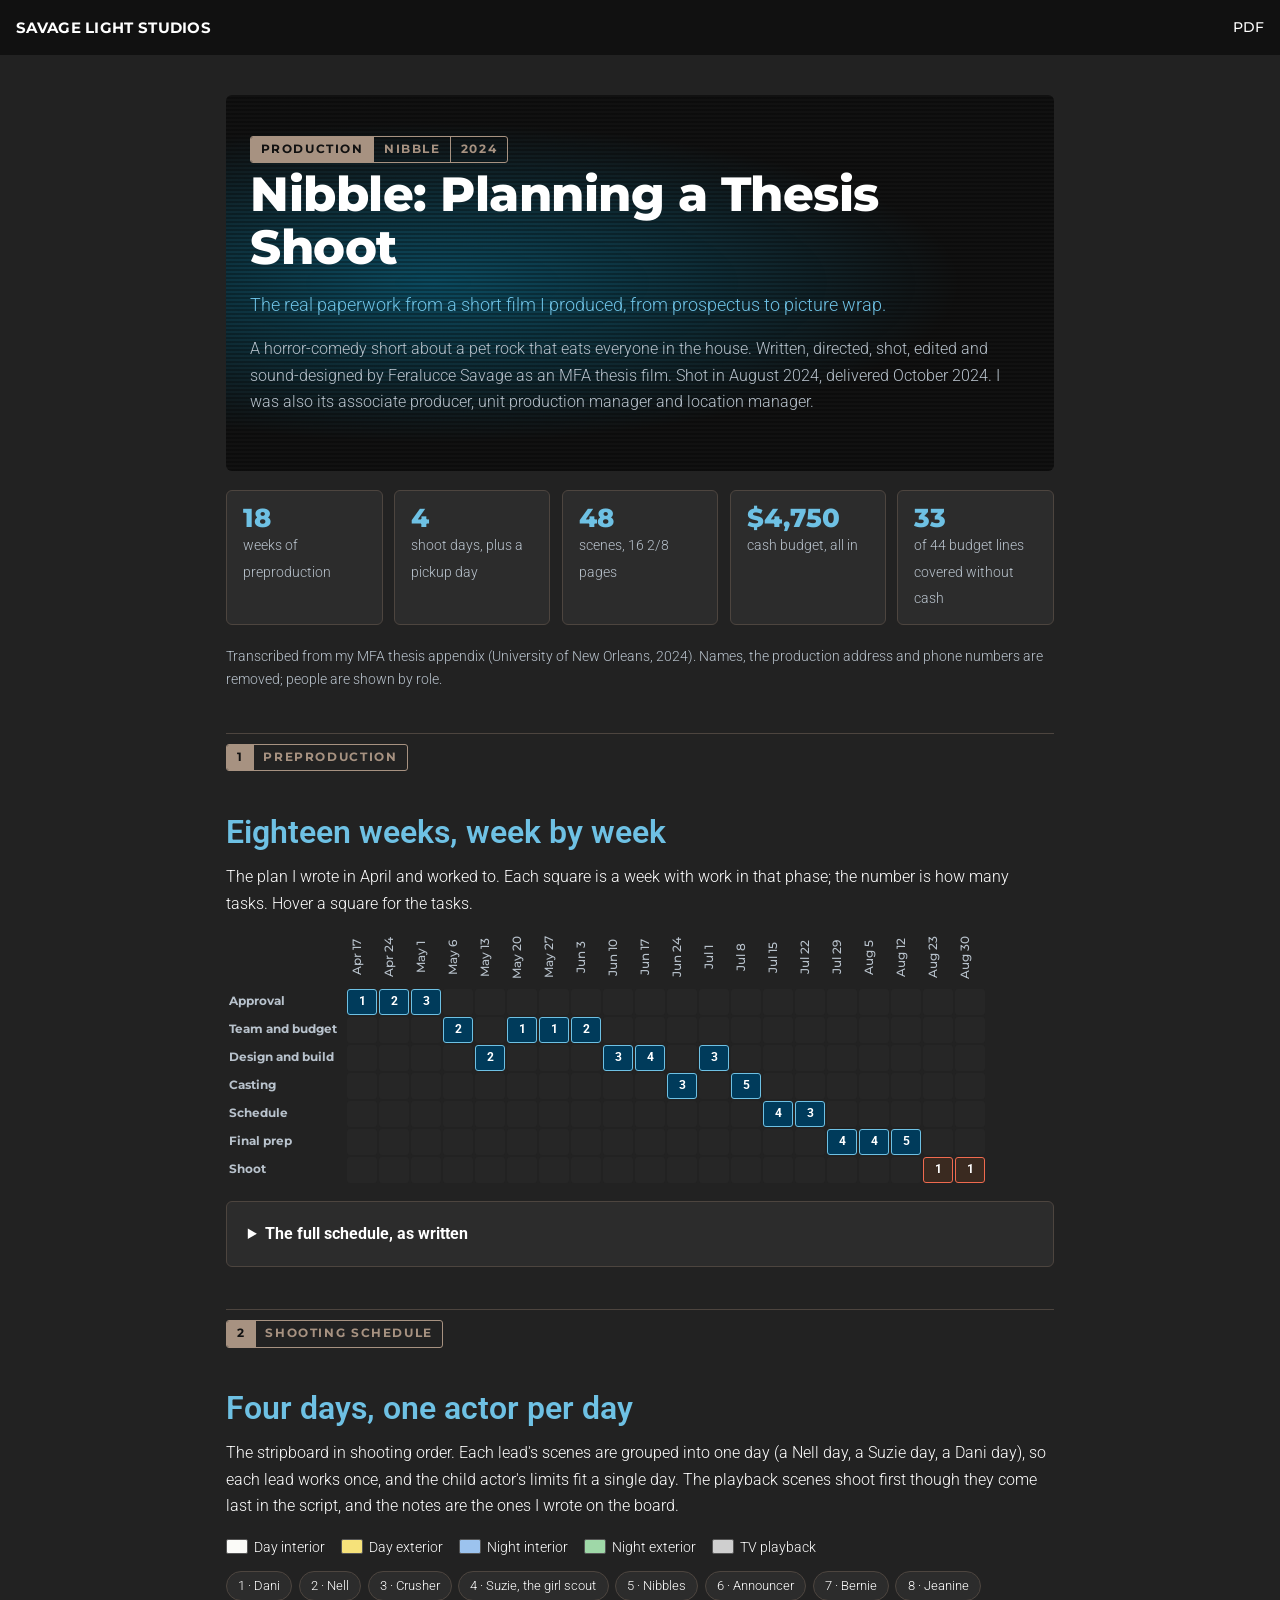
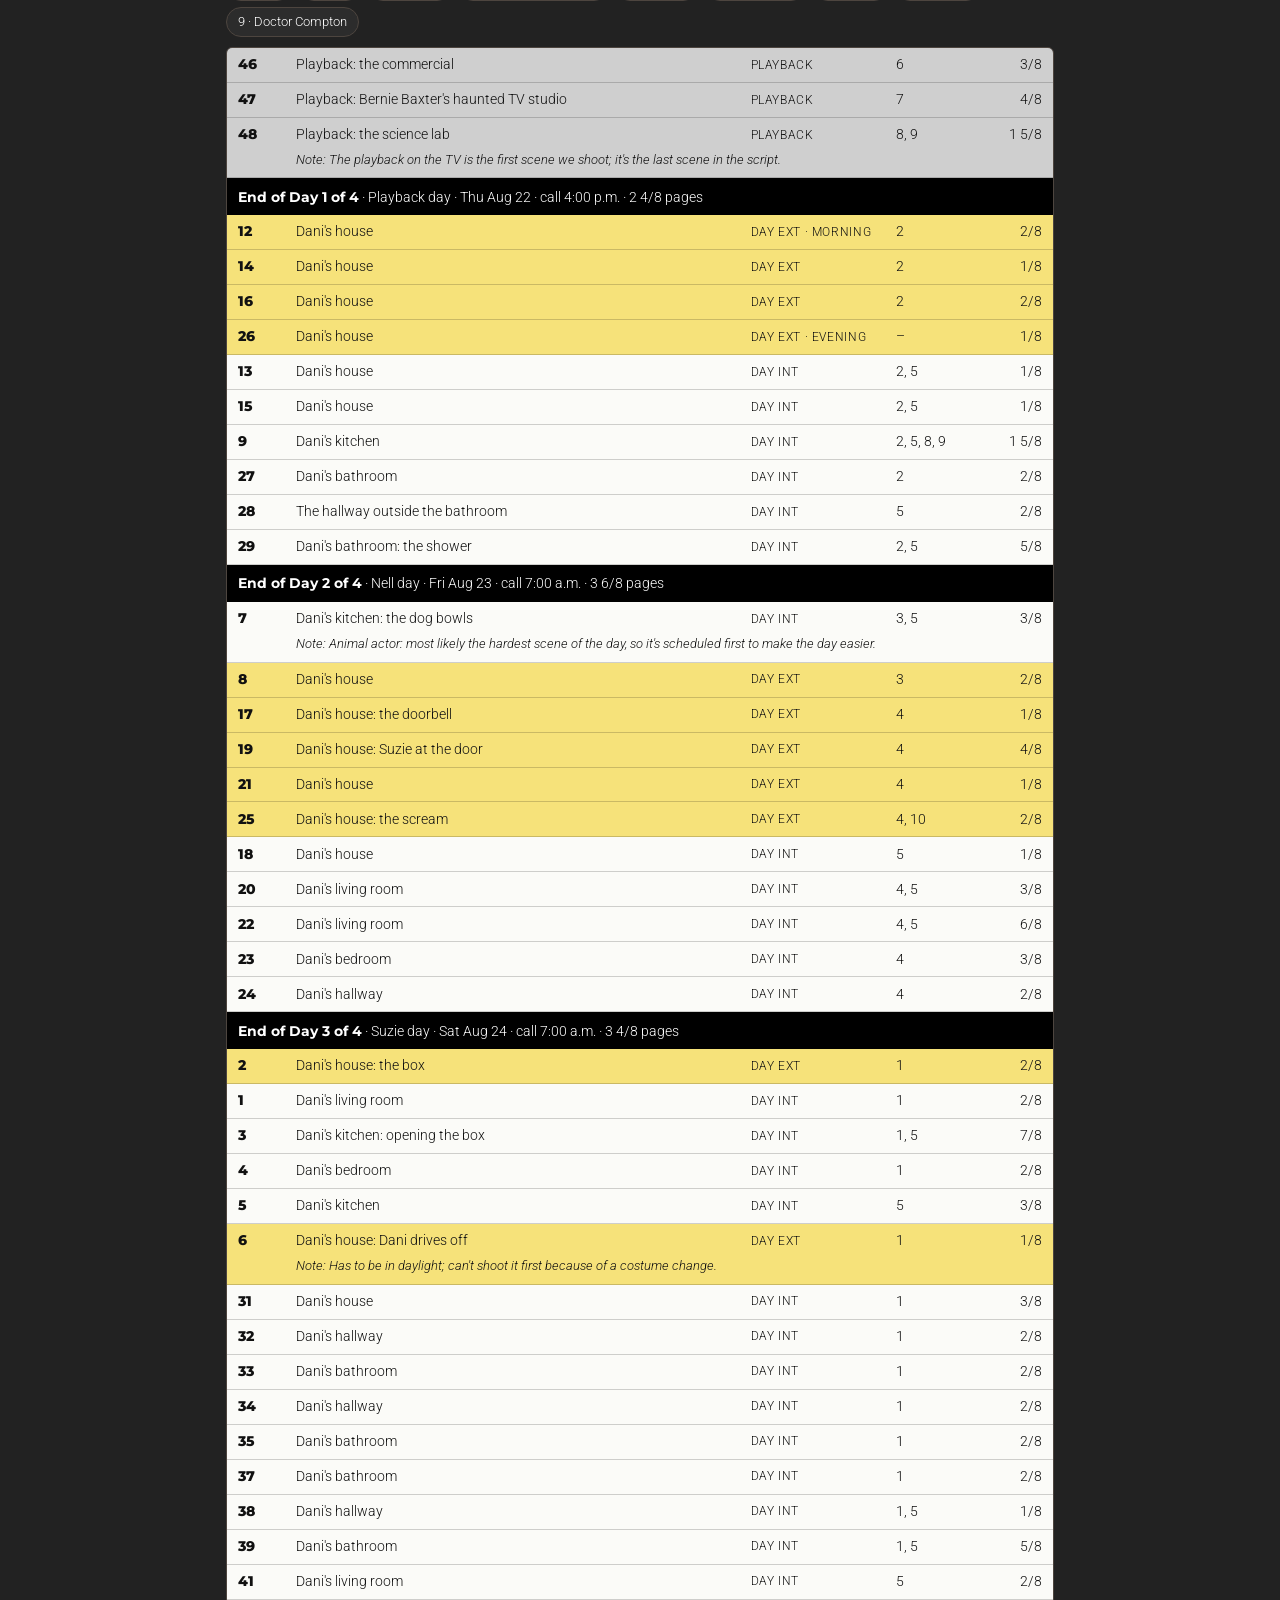
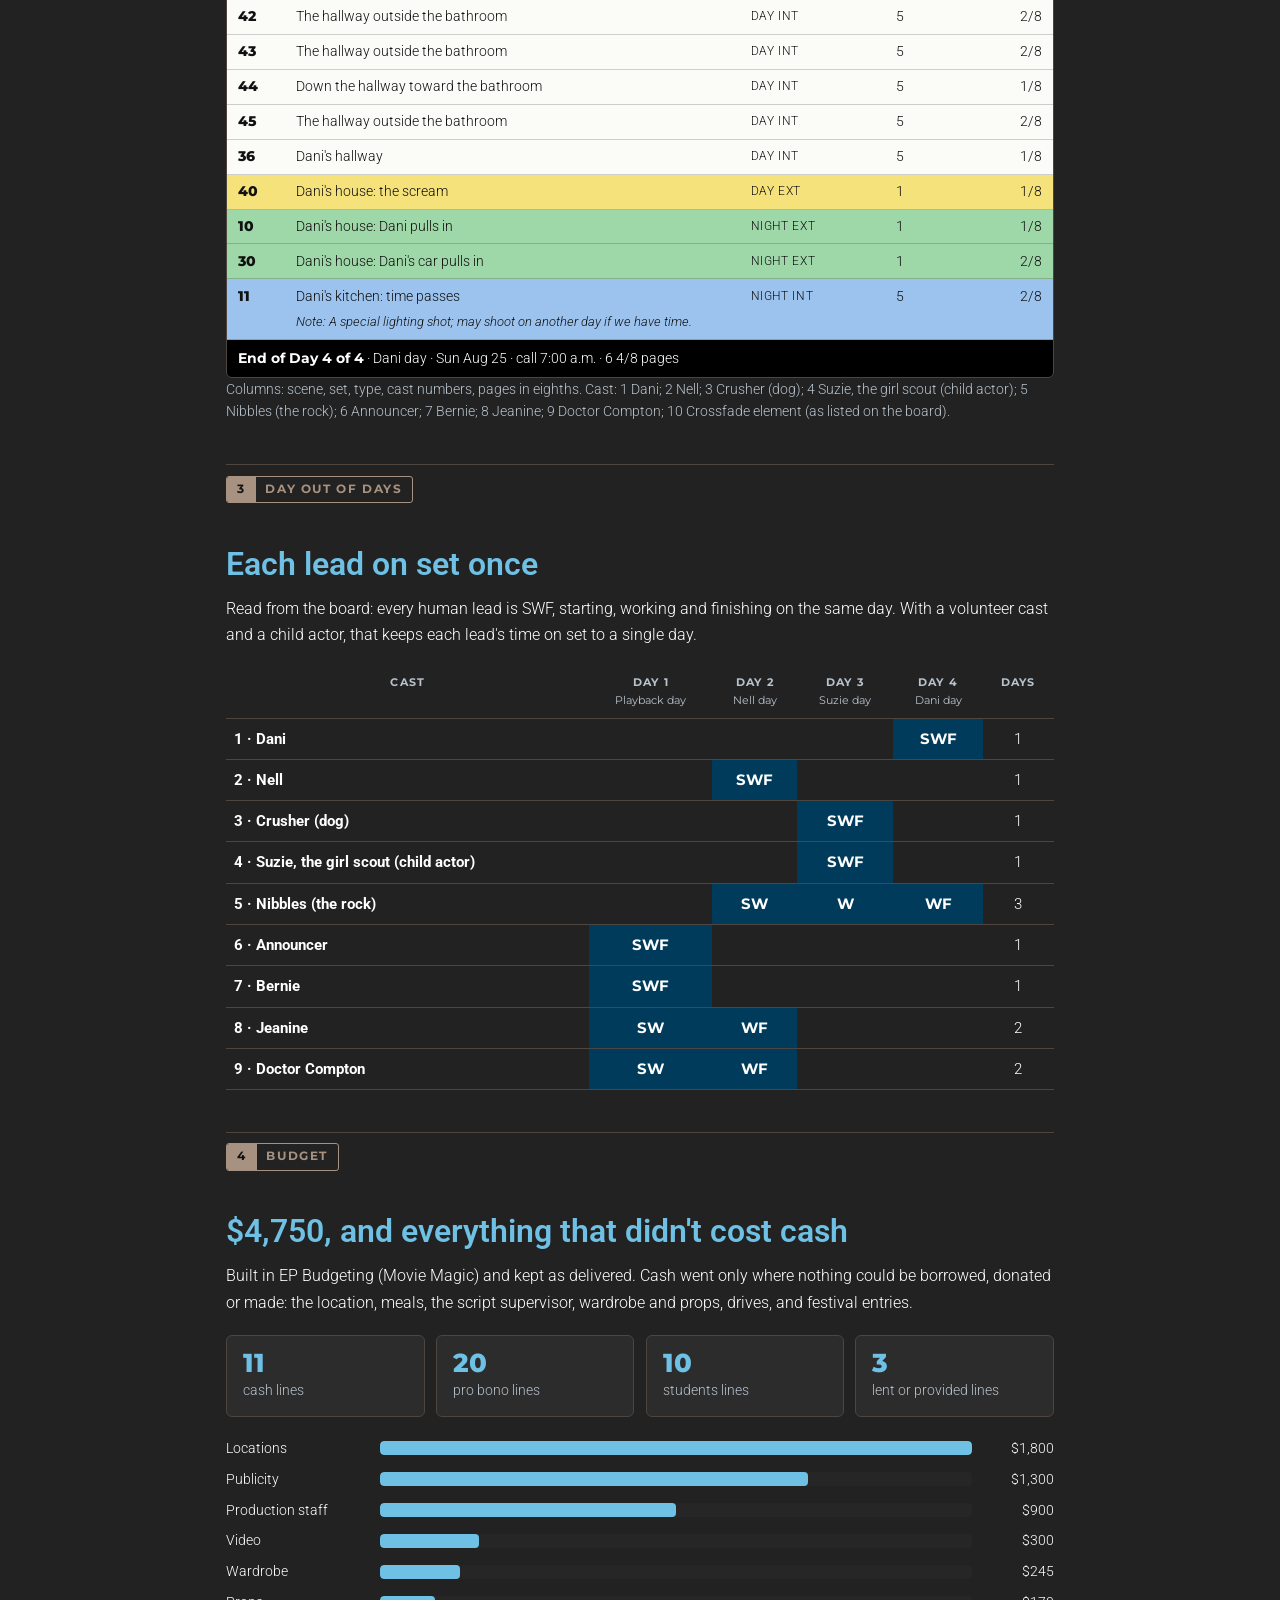
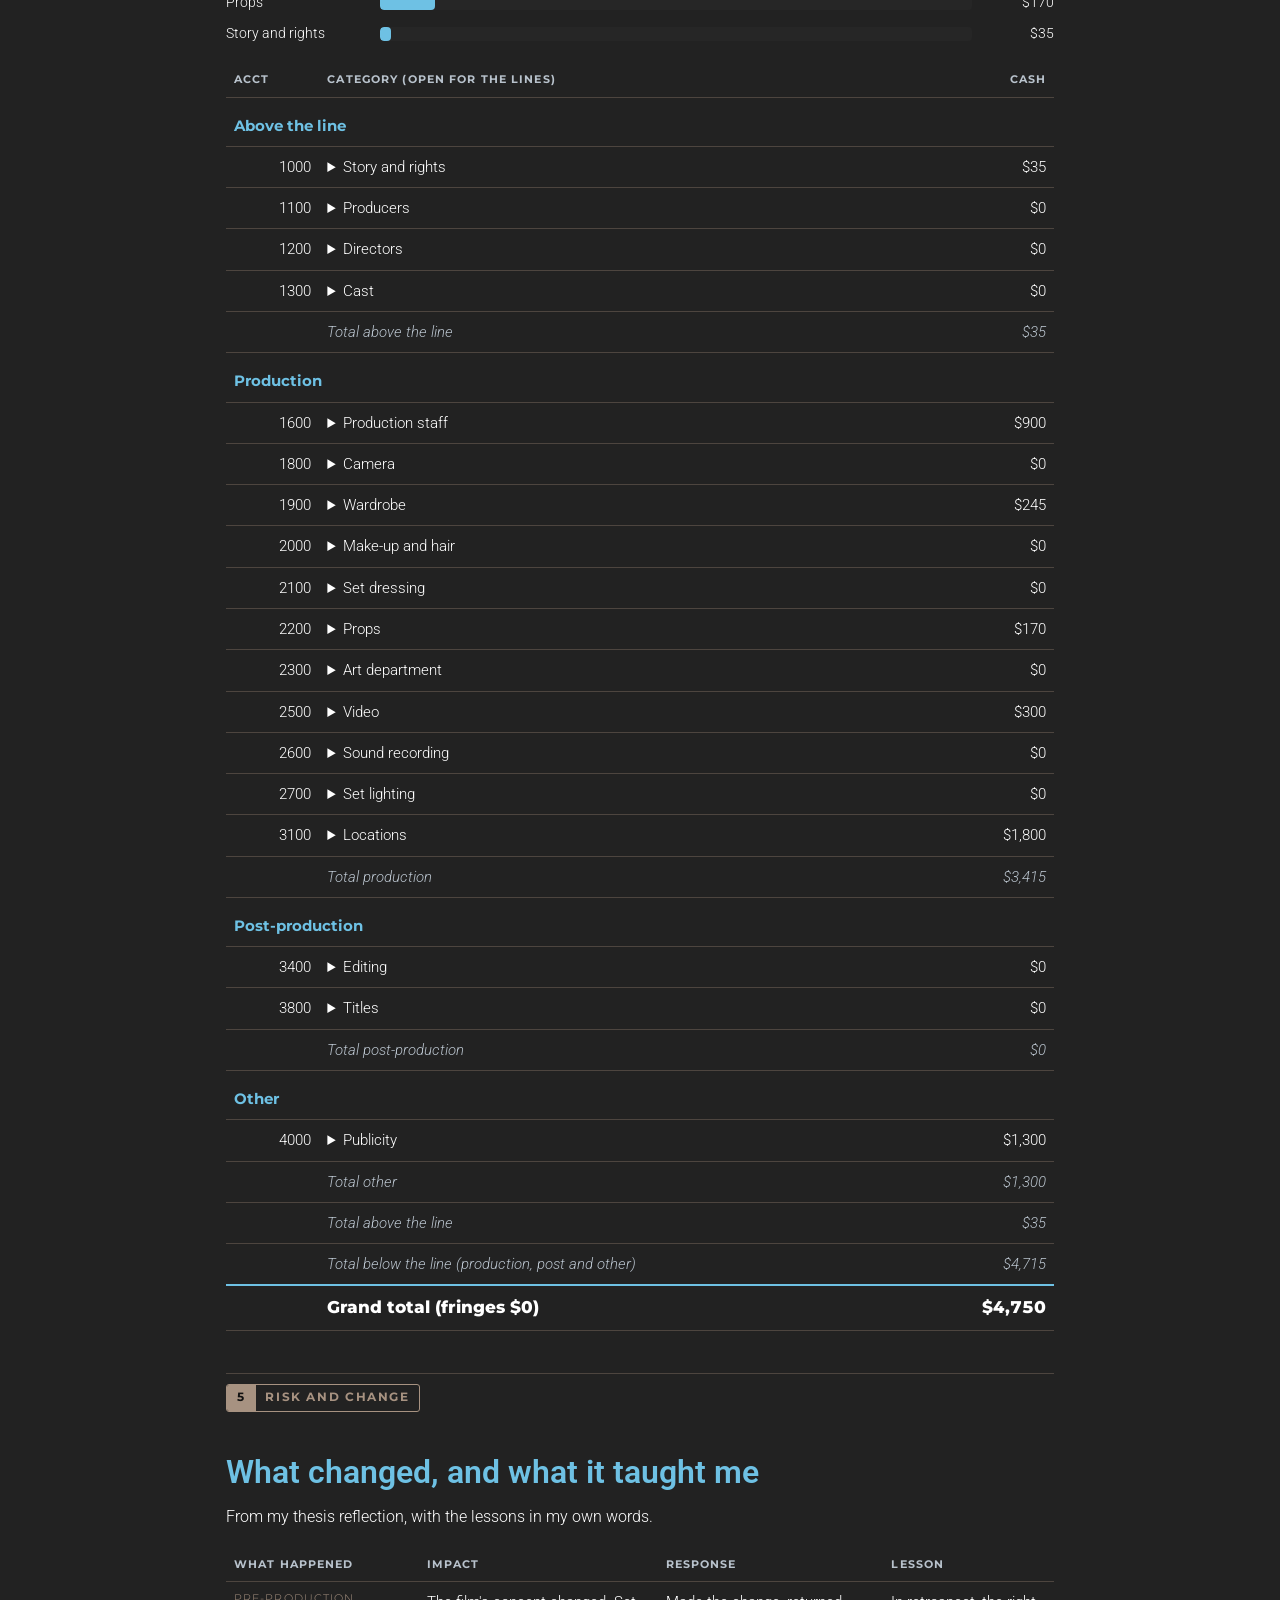
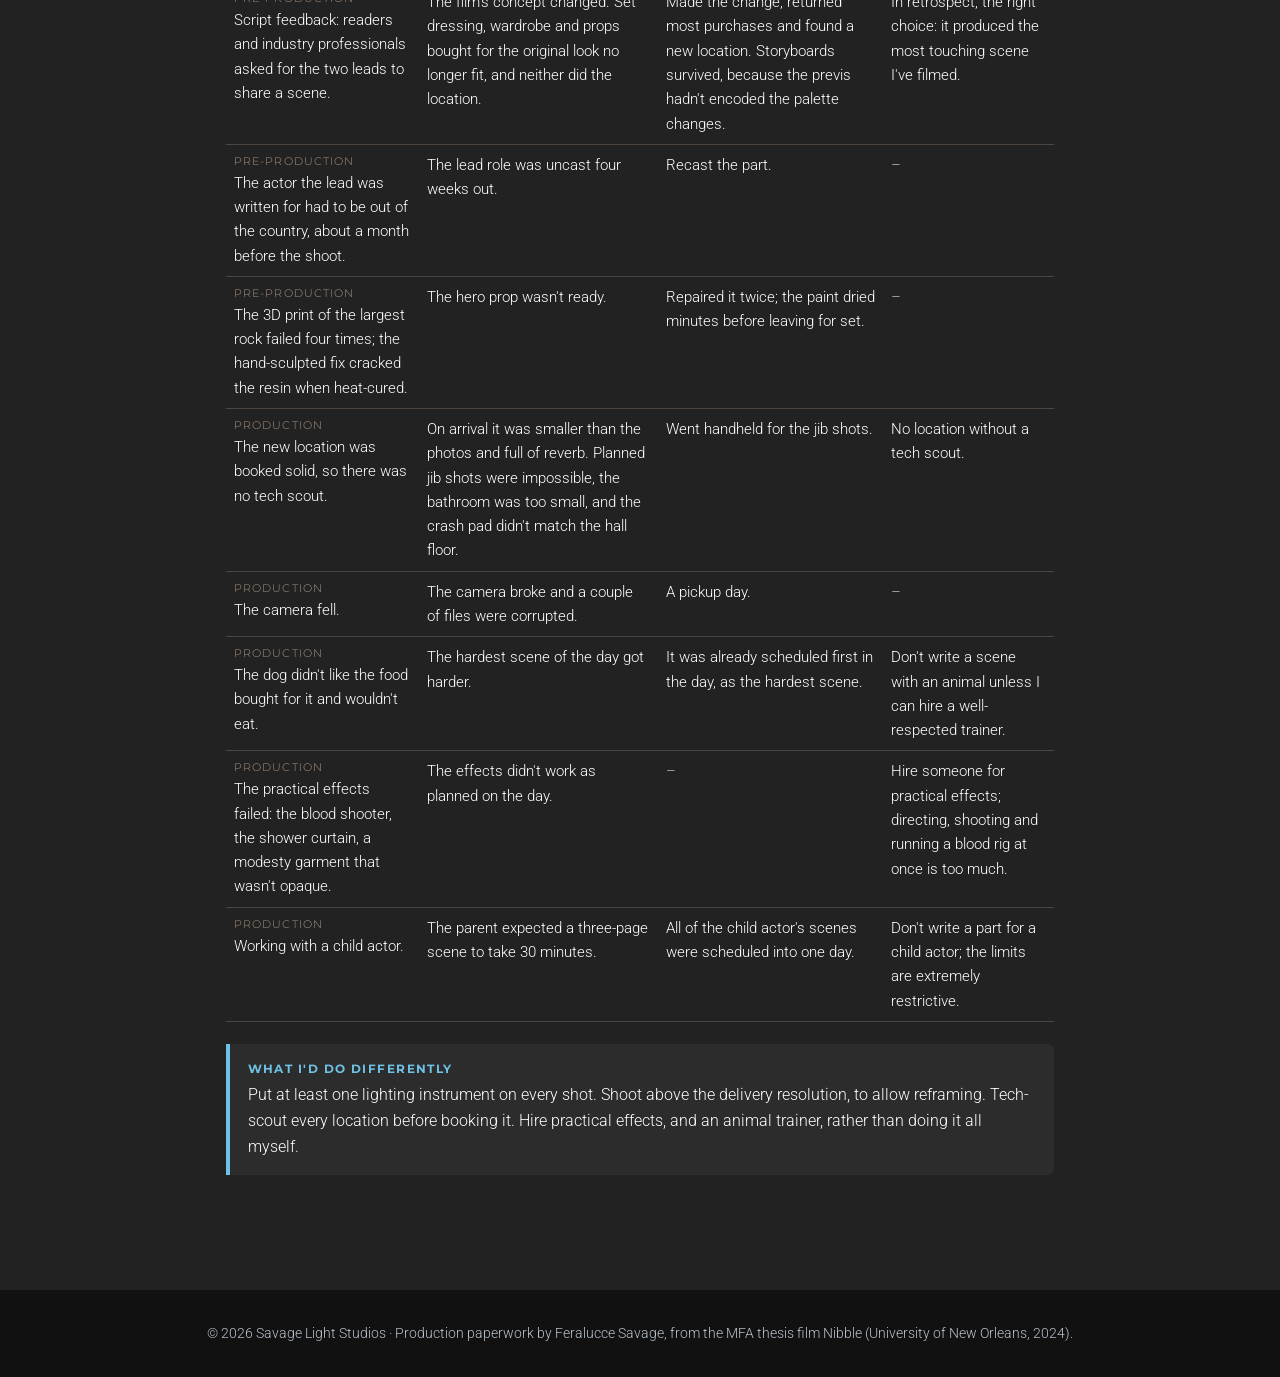
==== film/nibble/index.html @ 4da05e70 "Add Nibble: the production paperwork from a real thesis short - film/nibble/: the 18-week preproduct" ====
<!doctype html>
<html lang="en">
<head>
<meta charset="utf-8" />
<meta name="viewport" content="width=device-width, initial-scale=1" />
<title>Nibble: Planning a Thesis Shoot</title>
<meta name="description" content="The real production paperwork for Nibble, an MFA thesis short: a 18-week preproduction plan, a four-day stripboard, a $4,750 budget and a risk log." />
<link rel="stylesheet" href="../assets/sls.css" />
<style>
  [hidden] { display: none !important; }
  .js-only { display: none !important; } html.js .js-only { display: flex !important; }
  .tiles { display: grid; grid-template-columns: repeat(auto-fit, minmax(140px, 1fr)); gap: 0.7rem; margin: 1.2rem 0; }
  .tile { background: var(--sls-panel); border: 1px solid var(--sls-line); border-radius: var(--sls-radius); padding: 0.8rem 1rem; }
  .tile b { display: block; font-family: var(--sls-display); font-weight: 800; font-size: 1.6rem; color: var(--sls-cyan); line-height: 1.1; }
  .tile span { font-size: 0.85rem; color: var(--sls-dim); }
  section.part { border-top: 1px solid var(--sls-line); margin-top: 2.6rem; padding-top: 0.6rem; }
  .scroll { overflow-x: auto; }
  table.gantt { border-collapse: separate; border-spacing: 2px; font-size: 0.78rem; min-width: 760px; }
  .gantt th { font-family: var(--sls-display); font-weight: 700; color: var(--sls-dim); text-align: left; white-space: nowrap; padding-right: 0.5rem; }
  .gantt thead th span { display: inline-block; writing-mode: vertical-rl; transform: rotate(180deg); font-weight: 500; font-size: 0.72rem; }
  .gantt td.g { width: 30px; height: 26px; background: #262626; border-radius: 3px; text-align: center; }
  .gantt td.on { background: var(--sls-navy); border: 1px solid var(--sls-cyan); color: var(--sls-white); font-weight: 700; }
  .gantt tr:last-child td.on { background: #3a2a20; border-color: var(--sls-ember); }
  .preplist { columns: 2; column-gap: 2rem; font-size: 0.9rem; padding-left: 1rem; }
  .preplist > li { break-inside: avoid; margin-bottom: 0.6rem; }
  .preplist ul { padding-left: 1rem; color: var(--sls-dim); }
  .ph { font-family: var(--sls-display); font-size: 0.68rem; letter-spacing: 0.1em; text-transform: uppercase; color: var(--sls-tan); margin-left: 0.4rem; }
  @media (max-width: 640px) { .preplist { columns: 1; } }

  .legend { display: flex; flex-wrap: wrap; gap: 0.5rem 1rem; font-size: 0.85rem; margin: 0.8rem 0; }
  .legend i { display: inline-block; width: 1.4rem; height: 0.9rem; border-radius: 2px; vertical-align: -2px; margin-right: 0.35rem; border: 1px solid #555; }
  .board { border: 1px solid var(--sls-line); border-radius: var(--sls-radius); overflow: hidden; }
  .strip { display: grid; grid-template-columns: 3rem 1fr 8.5rem 5rem 3.5rem; gap: 0 0.6rem; align-items: center; color: #111;
            padding: 0.32rem 0.7rem; border-bottom: 1px solid rgba(0,0,0,0.18); font-size: 0.9rem; }
  .strip .sc { font-family: var(--sls-display); font-weight: 800; }
  .strip .kd { font-size: 0.78rem; text-transform: uppercase; letter-spacing: 0.05em; }
  .strip .pg { text-align: right; font-variant-numeric: tabular-nums; }
  .strip .note { grid-column: 2 / -1; font-size: 0.82rem; font-style: italic; padding: 0.15rem 0 0.1rem; }
  .di { background: #fbfbf8; } .de { background: #f6e27a; } .ni { background: #9cc3ee; } .ne { background: #9fd8a8; } .pb { background: #cfcfcf; }
  .eod { background: #000; color: #fff; padding: 0.45rem 0.7rem; font-size: 0.85rem; }
  .eod b { font-family: var(--sls-display); }
  .chips { display: flex; flex-wrap: wrap; gap: 0.4rem; margin: 0.6rem 0; }
  .chip { font: inherit; font-size: 0.82rem; background: var(--sls-panel); color: var(--sls-white); border: 1px solid var(--sls-line); border-radius: 999px; padding: 0.2rem 0.7rem; cursor: pointer; }
  .chip[aria-pressed="true"] { border-color: var(--sls-cyan); background: var(--sls-navy); }
  .board.filtering .strip:not(.hit) { opacity: 0.22; }
  @media (max-width: 640px) { .strip { grid-template-columns: 2.4rem 1fr 3rem; } .strip .kd, .strip .cast { display: none; } }

  table.t { width: 100%; border-collapse: collapse; font-size: 0.92rem; }
  .t th, .t td { text-align: left; padding: 0.5rem 0.5rem; border-bottom: 1px solid var(--sls-line); vertical-align: top; }
  .t thead th { font-family: var(--sls-display); font-size: 0.7rem; letter-spacing: 0.1em; text-transform: uppercase; color: var(--sls-dim); }
  .t .num { text-align: right; font-variant-numeric: tabular-nums; white-space: nowrap; }
  .t tr.grp th { font-family: var(--sls-display); color: var(--sls-cyan); padding-top: 1rem; }
  .t tr.sub td { color: var(--sls-dim); font-style: italic; }
  .t details summary { cursor: pointer; }
  .t details ul { margin: 0.4rem 0 0.2rem; padding-left: 1.1rem; color: var(--sls-dim); font-size: 0.86rem; }
  .how { font-size: 0.75rem; border: 1px solid var(--sls-line); border-radius: 999px; padding: 0 0.45rem; margin-left: 0.3rem; white-space: nowrap; }
  .how.cash { border-color: var(--sls-ember); color: var(--sls-ember); }
  .t tr.grand td { font-family: var(--sls-display); font-weight: 800; font-size: 1.05rem; border-top: 2px solid var(--sls-cyan); }
  .dood td, .dood th { text-align: center; } .dood th[scope=row] { text-align: left; }
  .dood td.w { background: var(--sls-navy); color: var(--sls-white); font-family: var(--sls-display); font-weight: 700; }
  .dood thead span { font-weight: 400; text-transform: none; letter-spacing: 0; }
  .bars { display: grid; gap: 0.45rem; margin: 1rem 0; }
  .bar { display: grid; grid-template-columns: 9rem 1fr 4.5rem; gap: 0.6rem; align-items: center; font-size: 0.9rem; }
  .bar .track { height: 14px; background: #262626; border-radius: 4px; overflow: hidden; }
  .bar .fill { display: block; height: 100%; background: var(--sls-cyan); border-radius: 4px; }
  .bar .v { text-align: right; font-variant-numeric: tabular-nums; }
  .phase { display: block; font-family: var(--sls-display); font-size: 0.68rem; letter-spacing: 0.1em; text-transform: uppercase; color: var(--sls-tan); }
  .dim { color: var(--sls-dim); }
  @media (max-width: 700px) { table.risk thead { display: none; } table.risk tr { display: block; border-bottom: 1px solid var(--sls-line); padding: 0.4rem 0; }
    table.risk td { display: block; border: 0; padding: 0.2rem 0; } }

  @media print {
    @page { size: letter; margin: 0.45in; }
    html { color-scheme: light; } html, body { background: #fff !important; color: #111; font-size: 9.5pt; }
    .sls-bar, .sls-hero .btn, .chips, .noprint { display: none !important; }
    .sls-foot { background: none; color: #555; padding: 0; margin-top: 0.2in; }
    main.sls { max-width: none; padding: 0; } .sls-hero { background: #fff; padding: 0; } .sls-hero::after { display: none; }
    h2, .lede, .tile b, .t tr.grp th { color: #003b5b !important; } .tile, .card { background: #f4f1ec; border-color: #d7d0c8; }
    .tile span, .dim, .gantt th, .t thead th, .t details ul, .preplist ul { color: #444 !important; }
    .gantt td.g { background: #eee; } .gantt td.on { background: #003b5b; }
    details > ul { display: block; } details summary { list-style: none; }
    section.part { break-before: page; border: 0; }
    .strip, .eod, .gantt td, .dood td.w, .bar .fill { -webkit-print-color-adjust: exact; print-color-adjust: exact; }
    .t th, .t td { border-bottom-color: #ccc; padding: 0.05in; }
    html.js .chips { display: none !important; }
    .scroll { overflow: visible; } table.gantt { min-width: 0; width: 100%; font-size: 7pt; } .gantt td.g { width: auto; height: 18px; }
    .callout { background: #f4f1ec !important; color: #111; } .callout b:first-child { color: #003b5b; }
    .bar .track { background: #e6e6e6; } .bar .fill { background: #2a8db8; }
    #prep { break-before: auto; } .callout, .t tr { break-inside: avoid; }
  }
</style>
</head>
<body>
<header class="sls-bar">
  <a class="sls-wordmark" href="../../">Savage Light Studios</a>
  <nav><a href="nibble-production-paperwork.pdf">PDF</a></nav>
</header>

<main class="sls">
  <section class="sls-hero">
    <span class="slate"><span>Production</span><span>Nibble</span><span>2024</span></span>
    <h1>Nibble: Planning a Thesis Shoot</h1>
    <p class="lede">The real paperwork from a short film I produced, from prospectus to picture wrap.</p>
    <p class="dim">A horror-comedy short about a pet rock that eats everyone in the house. Written, directed, shot, edited and sound-designed by Feralucce Savage as an MFA thesis film. Shot in August 2024, delivered October 2024. I was also its associate producer, unit production manager and location manager.</p>
  </section>

  <div class="tiles">
    <div class="tile"><b>18</b><span>weeks of preproduction</span></div>
    <div class="tile"><b>4</b><span>shoot days, plus a pickup day</span></div>
    <div class="tile"><b>48</b><span>scenes, 16 2/8 pages</span></div>
    <div class="tile"><b>$4,750</b><span>cash budget, all in</span></div>
    <div class="tile"><b>33</b><span>of 44 budget lines covered without cash</span></div>
  </div>
  <p class="dim" style="font-size:0.88rem">Transcribed from my MFA thesis appendix (University of New Orleans, 2024). Names, the production address and phone numbers are removed; people are shown by role.</p>

  <section class="part" id="prep">
    <span class="slate"><span>1</span><span>Preproduction</span></span>
    <h2>Eighteen weeks, week by week</h2>
    <p>The plan I wrote in April and worked to. Each square is a week with work in that phase; the number is how many tasks. Hover a square for the tasks.</p>
    <div class="scroll"><table class="gantt"><thead><tr><th></th><th scope='col'><span>Apr 17</span></th><th scope='col'><span>Apr 24</span></th><th scope='col'><span>May 1</span></th><th scope='col'><span>May 6</span></th><th scope='col'><span>May 13</span></th><th scope='col'><span>May 20</span></th><th scope='col'><span>May 27</span></th><th scope='col'><span>Jun 3</span></th><th scope='col'><span>Jun 10</span></th><th scope='col'><span>Jun 17</span></th><th scope='col'><span>Jun 24</span></th><th scope='col'><span>Jul 1</span></th><th scope='col'><span>Jul 8</span></th><th scope='col'><span>Jul 15</span></th><th scope='col'><span>Jul 22</span></th><th scope='col'><span>Jul 29</span></th><th scope='col'><span>Aug 5</span></th><th scope='col'><span>Aug 12</span></th><th scope='col'><span>Aug 23</span></th><th scope='col'><span>Aug 30</span></th></tr></thead><tbody><tr><th scope='row'>Approval</th><td class='g on' title='Submit prospectus to thesis committee'><span>1</span></td><td class='g on' title='Revise prospectus from committee feedback; Set up the project drive'><span>2</span></td><td class='g on' title='Confirm prospectus with graduate committee; Create lookbook; Share script with potential producers and department heads'><span>3</span></td><td class='g' title=''></td><td class='g' title=''></td><td class='g' title=''></td><td class='g' title=''></td><td class='g' title=''></td><td class='g' title=''></td><td class='g' title=''></td><td class='g' title=''></td><td class='g' title=''></td><td class='g' title=''></td><td class='g' title=''></td><td class='g' title=''></td><td class='g' title=''></td><td class='g' title=''></td><td class='g' title=''></td><td class='g' title=''></td><td class='g' title=''></td></tr><tr><th scope='row'>Team and budget</th><td class='g' title=''></td><td class='g' title=''></td><td class='g' title=''></td><td class='g on' title='Talk to potential composers; Meet the producer team and delegate tasks'><span>2</span></td><td class='g' title=''></td><td class='g on' title='First draft of the budget'><span>1</span></td><td class='g on' title='Finalise the budget'><span>1</span></td><td class='g on' title='Lock department heads; Begin making breakaway plates'><span>2</span></td><td class='g' title=''></td><td class='g' title=''></td><td class='g' title=''></td><td class='g' title=''></td><td class='g' title=''></td><td class='g' title=''></td><td class='g' title=''></td><td class='g' title=''></td><td class='g' title=''></td><td class='g' title=''></td><td class='g' title=''></td><td class='g' title=''></td></tr><tr><th scope='row'>Design and build</th><td class='g' title=''></td><td class='g' title=''></td><td class='g' title=''></td><td class='g' title=''></td><td class='g on' title='Research effects: blood for the shower scene, slime, waterproofing papier-mâché; Begin location search'><span>2</span></td><td class='g' title=''></td><td class='g' title=''></td><td class='g' title=''></td><td class='g on' title='Start wardrobe and costume design; Meet producer; Meet production designer'><span>3</span></td><td class='g on' title='Begin shot list and storyboards; Buy googly eyes for each size of the pet rock; Location scouting; Post the casting notice'><span>4</span></td><td class='g' title=''></td><td class='g on' title='Finalise production design; Finalise and 3D-scan the boulder build; Model the pet rock for 3D printing'><span>3</span></td><td class='g' title=''></td><td class='g' title=''></td><td class='g' title=''></td><td class='g' title=''></td><td class='g' title=''></td><td class='g' title=''></td><td class='g' title=''></td><td class='g' title=''></td></tr><tr><th scope='row'>Casting</th><td class='g' title=''></td><td class='g' title=''></td><td class='g' title=''></td><td class='g' title=''></td><td class='g' title=''></td><td class='g' title=''></td><td class='g' title=''></td><td class='g' title=''></td><td class='g' title=''></td><td class='g' title=''></td><td class='g on' title='Begin the boulder build; Finalise shot list and storyboards; Auditions'><span>3</span></td><td class='g' title=''></td><td class='g on' title='Callbacks; Print the pet rock in each size; Finalise prop, wardrobe and set dressing lists; Prepay the location; Department head meeting'><span>5</span></td><td class='g' title=''></td><td class='g' title=''></td><td class='g' title=''></td><td class='g' title=''></td><td class='g' title=''></td><td class='g' title=''></td><td class='g' title=''></td></tr><tr><th scope='row'>Schedule</th><td class='g' title=''></td><td class='g' title=''></td><td class='g' title=''></td><td class='g' title=''></td><td class='g' title=''></td><td class='g' title=''></td><td class='g' title=''></td><td class='g' title=''></td><td class='g' title=''></td><td class='g' title=''></td><td class='g' title=''></td><td class='g' title=''></td><td class='g' title=''></td><td class='g on' title='Final script pass; Review the casting shortlist; Shooting schedule with the 1st AD; Performance notes with the 2nd AD'><span>4</span></td><td class='g on' title='Lock actors and get sizes; Finalise the shooting schedule; Lock final crew'><span>3</span></td><td class='g' title=''></td><td class='g' title=''></td><td class='g' title=''></td><td class='g' title=''></td><td class='g' title=''></td></tr><tr><th scope='row'>Final prep</th><td class='g' title=''></td><td class='g' title=''></td><td class='g' title=''></td><td class='g' title=''></td><td class='g' title=''></td><td class='g' title=''></td><td class='g' title=''></td><td class='g' title=''></td><td class='g' title=''></td><td class='g' title=''></td><td class='g' title=''></td><td class='g' title=''></td><td class='g' title=''></td><td class='g' title=''></td><td class='g' title=''></td><td class='g on' title='Effects test: find the best blood for the shower scene; Buy breakaway plates, props and wardrobe; Gear build-out and shakedown; Production meeting'><span>4</span></td><td class='g on' title='Table read and rehearsal; Wardrobe fittings and ageing; Make-up test; Finalise catering'><span>4</span></td><td class='g on' title='Tech scout; Buy media storage; Final rehearsals; Send prep email with call times and plan; Final production meeting'><span>5</span></td><td class='g' title=''></td><td class='g' title=''></td></tr><tr><th scope='row'>Shoot</th><td class='g' title=''></td><td class='g' title=''></td><td class='g' title=''></td><td class='g' title=''></td><td class='g' title=''></td><td class='g' title=''></td><td class='g' title=''></td><td class='g' title=''></td><td class='g' title=''></td><td class='g' title=''></td><td class='g' title=''></td><td class='g' title=''></td><td class='g' title=''></td><td class='g' title=''></td><td class='g' title=''></td><td class='g' title=''></td><td class='g' title=''></td><td class='g' title=''></td><td class='g on' title='Shoot weekend 1: call sheet, set dressing, production, transcode, dailies, paperwork check'><span>1</span></td><td class='g on' title='Shoot weekend 2: call sheet, production, transcode, dailies, thank-you emails'><span>1</span></td></tr></tbody></table></div>
    <details class="card" style="margin-top:1rem"><summary><b>The full schedule, as written</b></summary><ol class="preplist" style="list-style:none;margin-top:0.8rem"><li><b>Apr 17</b> <span class='ph'>Approval</span><ul><li>Submit prospectus to thesis committee</li></ul></li><li><b>Apr 24</b> <span class='ph'>Approval</span><ul><li>Revise prospectus from committee feedback</li><li>Set up the project drive</li></ul></li><li><b>May 1</b> <span class='ph'>Approval</span><ul><li>Confirm prospectus with graduate committee</li><li>Create lookbook</li><li>Share script with potential producers and department heads</li></ul></li><li><b>May 6</b> <span class='ph'>Team and budget</span><ul><li>Talk to potential composers</li><li>Meet the producer team and delegate tasks</li></ul></li><li><b>May 13</b> <span class='ph'>Design and build</span><ul><li>Research effects: blood for the shower scene, slime, waterproofing papier-mâché</li><li>Begin location search</li></ul></li><li><b>May 20</b> <span class='ph'>Team and budget</span><ul><li>First draft of the budget</li></ul></li><li><b>May 27</b> <span class='ph'>Team and budget</span><ul><li>Finalise the budget</li></ul></li><li><b>Jun 3</b> <span class='ph'>Team and budget</span><ul><li>Lock department heads</li><li>Begin making breakaway plates</li></ul></li><li><b>Jun 10</b> <span class='ph'>Design and build</span><ul><li>Start wardrobe and costume design</li><li>Meet producer</li><li>Meet production designer</li></ul></li><li><b>Jun 17</b> <span class='ph'>Design and build</span><ul><li>Begin shot list and storyboards</li><li>Buy googly eyes for each size of the pet rock</li><li>Location scouting</li><li>Post the casting notice</li></ul></li><li><b>Jun 24</b> <span class='ph'>Casting</span><ul><li>Begin the boulder build</li><li>Finalise shot list and storyboards</li><li>Auditions</li></ul></li><li><b>Jul 1</b> <span class='ph'>Design and build</span><ul><li>Finalise production design</li><li>Finalise and 3D-scan the boulder build</li><li>Model the pet rock for 3D printing</li></ul></li><li><b>Jul 8</b> <span class='ph'>Casting</span><ul><li>Callbacks</li><li>Print the pet rock in each size</li><li>Finalise prop, wardrobe and set dressing lists</li><li>Prepay the location</li><li>Department head meeting</li></ul></li><li><b>Jul 15</b> <span class='ph'>Schedule</span><ul><li>Final script pass</li><li>Review the casting shortlist</li><li>Shooting schedule with the 1st AD</li><li>Performance notes with the 2nd AD</li></ul></li><li><b>Jul 22</b> <span class='ph'>Schedule</span><ul><li>Lock actors and get sizes</li><li>Finalise the shooting schedule</li><li>Lock final crew</li></ul></li><li><b>Jul 29</b> <span class='ph'>Final prep</span><ul><li>Effects test: find the best blood for the shower scene</li><li>Buy breakaway plates, props and wardrobe</li><li>Gear build-out and shakedown</li><li>Production meeting</li></ul></li><li><b>Aug 5</b> <span class='ph'>Final prep</span><ul><li>Table read and rehearsal</li><li>Wardrobe fittings and ageing</li><li>Make-up test</li><li>Finalise catering</li></ul></li><li><b>Aug 12</b> <span class='ph'>Final prep</span><ul><li>Tech scout</li><li>Buy media storage</li><li>Final rehearsals</li><li>Send prep email with call times and plan</li><li>Final production meeting</li></ul></li><li><b>Aug 23</b> <span class='ph'>Shoot</span><ul><li>Shoot weekend 1: call sheet, set dressing, production, transcode, dailies, paperwork check</li></ul></li><li><b>Aug 30</b> <span class='ph'>Shoot</span><ul><li>Shoot weekend 2: call sheet, production, transcode, dailies, thank-you emails</li></ul></li></ol></details>
  </section>

  <section class="part" id="board">
    <span class="slate"><span>2</span><span>Shooting schedule</span></span>
    <h2>Four days, one actor per day</h2>
    <p>The stripboard in shooting order. Each lead's scenes are grouped into one day (a Nell day, a Suzie day, a Dani day), so each lead works once, and the child actor's limits fit a single day. The playback scenes shoot first though they come last in the script, and the notes are the ones I wrote on the board.</p>
    <div class="legend"><span><i class="di"></i>Day interior</span><span><i class="de"></i>Day exterior</span><span><i class="ni"></i>Night interior</span><span><i class="ne"></i>Night exterior</span><span><i class="pb"></i>TV playback</span></div>
    <div class="chips noprint js-only" role="group" aria-label="Highlight a cast member"><button type='button' class='chip' data-c='1' aria-pressed='false'>1 · Dani</button><button type='button' class='chip' data-c='2' aria-pressed='false'>2 · Nell</button><button type='button' class='chip' data-c='3' aria-pressed='false'>3 · Crusher</button><button type='button' class='chip' data-c='4' aria-pressed='false'>4 · Suzie, the girl scout</button><button type='button' class='chip' data-c='5' aria-pressed='false'>5 · Nibbles</button><button type='button' class='chip' data-c='6' aria-pressed='false'>6 · Announcer</button><button type='button' class='chip' data-c='7' aria-pressed='false'>7 · Bernie</button><button type='button' class='chip' data-c='8' aria-pressed='false'>8 · Jeanine</button><button type='button' class='chip' data-c='9' aria-pressed='false'>9 · Doctor Compton</button></div>
    <div class="board" id="boardstrips"><div class='strip pb c6'><span class='sc'>46</span><span class='set'>Playback: the commercial</span><span class='kd'>Playback</span><span class='cast'>6</span><span class='pg'>3/8</span></div><div class='strip pb c7'><span class='sc'>47</span><span class='set'>Playback: Bernie Baxter&#x27;s haunted TV studio</span><span class='kd'>Playback</span><span class='cast'>7</span><span class='pg'>4/8</span></div><div class='strip pb c8 c9'><span class='sc'>48</span><span class='set'>Playback: the science lab</span><span class='kd'>Playback</span><span class='cast'>8, 9</span><span class='pg'>1 5/8</span><span class='note'>Note: The playback on the TV is the first scene we shoot; it&#x27;s the last scene in the script.</span></div><div class='eod'><b>End of Day 1 of 4</b> · Playback day · Thu Aug 22 · call 4:00 p.m. · 2 4/8 pages</div><div class='strip de c2'><span class='sc'>12</span><span class='set'>Dani&#x27;s house</span><span class='kd'>Day ext · morning</span><span class='cast'>2</span><span class='pg'>2/8</span></div><div class='strip de c2'><span class='sc'>14</span><span class='set'>Dani&#x27;s house</span><span class='kd'>Day ext</span><span class='cast'>2</span><span class='pg'>1/8</span></div><div class='strip de c2'><span class='sc'>16</span><span class='set'>Dani&#x27;s house</span><span class='kd'>Day ext</span><span class='cast'>2</span><span class='pg'>2/8</span></div><div class='strip de '><span class='sc'>26</span><span class='set'>Dani&#x27;s house</span><span class='kd'>Day ext · evening</span><span class='cast'>–</span><span class='pg'>1/8</span></div><div class='strip di c2 c5'><span class='sc'>13</span><span class='set'>Dani&#x27;s house</span><span class='kd'>Day int</span><span class='cast'>2, 5</span><span class='pg'>1/8</span></div><div class='strip di c2 c5'><span class='sc'>15</span><span class='set'>Dani&#x27;s house</span><span class='kd'>Day int</span><span class='cast'>2, 5</span><span class='pg'>1/8</span></div><div class='strip di c2 c5 c8 c9'><span class='sc'>9</span><span class='set'>Dani&#x27;s kitchen</span><span class='kd'>Day int</span><span class='cast'>2, 5, 8, 9</span><span class='pg'>1 5/8</span></div><div class='strip di c2'><span class='sc'>27</span><span class='set'>Dani&#x27;s bathroom</span><span class='kd'>Day int</span><span class='cast'>2</span><span class='pg'>2/8</span></div><div class='strip di c5'><span class='sc'>28</span><span class='set'>The hallway outside the bathroom</span><span class='kd'>Day int</span><span class='cast'>5</span><span class='pg'>2/8</span></div><div class='strip di c2 c5'><span class='sc'>29</span><span class='set'>Dani&#x27;s bathroom: the shower</span><span class='kd'>Day int</span><span class='cast'>2, 5</span><span class='pg'>5/8</span></div><div class='eod'><b>End of Day 2 of 4</b> · Nell day · Fri Aug 23 · call 7:00 a.m. · 3 6/8 pages</div><div class='strip di c3 c5'><span class='sc'>7</span><span class='set'>Dani&#x27;s kitchen: the dog bowls</span><span class='kd'>Day int</span><span class='cast'>3, 5</span><span class='pg'>3/8</span><span class='note'>Note: Animal actor: most likely the hardest scene of the day, so it&#x27;s scheduled first to make the day easier.</span></div><div class='strip de c3'><span class='sc'>8</span><span class='set'>Dani&#x27;s house</span><span class='kd'>Day ext</span><span class='cast'>3</span><span class='pg'>2/8</span></div><div class='strip de c4'><span class='sc'>17</span><span class='set'>Dani&#x27;s house: the doorbell</span><span class='kd'>Day ext</span><span class='cast'>4</span><span class='pg'>1/8</span></div><div class='strip de c4'><span class='sc'>19</span><span class='set'>Dani&#x27;s house: Suzie at the door</span><span class='kd'>Day ext</span><span class='cast'>4</span><span class='pg'>4/8</span></div><div class='strip de c4'><span class='sc'>21</span><span class='set'>Dani&#x27;s house</span><span class='kd'>Day ext</span><span class='cast'>4</span><span class='pg'>1/8</span></div><div class='strip de c4 c10'><span class='sc'>25</span><span class='set'>Dani&#x27;s house: the scream</span><span class='kd'>Day ext</span><span class='cast'>4, 10</span><span class='pg'>2/8</span></div><div class='strip di c5'><span class='sc'>18</span><span class='set'>Dani&#x27;s house</span><span class='kd'>Day int</span><span class='cast'>5</span><span class='pg'>1/8</span></div><div class='strip di c4 c5'><span class='sc'>20</span><span class='set'>Dani&#x27;s living room</span><span class='kd'>Day int</span><span class='cast'>4, 5</span><span class='pg'>3/8</span></div><div class='strip di c4 c5'><span class='sc'>22</span><span class='set'>Dani&#x27;s living room</span><span class='kd'>Day int</span><span class='cast'>4, 5</span><span class='pg'>6/8</span></div><div class='strip di c4'><span class='sc'>23</span><span class='set'>Dani&#x27;s bedroom</span><span class='kd'>Day int</span><span class='cast'>4</span><span class='pg'>3/8</span></div><div class='strip di c4'><span class='sc'>24</span><span class='set'>Dani&#x27;s hallway</span><span class='kd'>Day int</span><span class='cast'>4</span><span class='pg'>2/8</span></div><div class='eod'><b>End of Day 3 of 4</b> · Suzie day · Sat Aug 24 · call 7:00 a.m. · 3 4/8 pages</div><div class='strip de c1'><span class='sc'>2</span><span class='set'>Dani&#x27;s house: the box</span><span class='kd'>Day ext</span><span class='cast'>1</span><span class='pg'>2/8</span></div><div class='strip di c1'><span class='sc'>1</span><span class='set'>Dani&#x27;s living room</span><span class='kd'>Day int</span><span class='cast'>1</span><span class='pg'>2/8</span></div><div class='strip di c1 c5'><span class='sc'>3</span><span class='set'>Dani&#x27;s kitchen: opening the box</span><span class='kd'>Day int</span><span class='cast'>1, 5</span><span class='pg'>7/8</span></div><div class='strip di c1'><span class='sc'>4</span><span class='set'>Dani&#x27;s bedroom</span><span class='kd'>Day int</span><span class='cast'>1</span><span class='pg'>2/8</span></div><div class='strip di c5'><span class='sc'>5</span><span class='set'>Dani&#x27;s kitchen</span><span class='kd'>Day int</span><span class='cast'>5</span><span class='pg'>3/8</span></div><div class='strip de c1'><span class='sc'>6</span><span class='set'>Dani&#x27;s house: Dani drives off</span><span class='kd'>Day ext</span><span class='cast'>1</span><span class='pg'>1/8</span><span class='note'>Note: Has to be in daylight; can&#x27;t shoot it first because of a costume change.</span></div><div class='strip di c1'><span class='sc'>31</span><span class='set'>Dani&#x27;s house</span><span class='kd'>Day int</span><span class='cast'>1</span><span class='pg'>3/8</span></div><div class='strip di c1'><span class='sc'>32</span><span class='set'>Dani&#x27;s hallway</span><span class='kd'>Day int</span><span class='cast'>1</span><span class='pg'>2/8</span></div><div class='strip di c1'><span class='sc'>33</span><span class='set'>Dani&#x27;s bathroom</span><span class='kd'>Day int</span><span class='cast'>1</span><span class='pg'>2/8</span></div><div class='strip di c1'><span class='sc'>34</span><span class='set'>Dani&#x27;s hallway</span><span class='kd'>Day int</span><span class='cast'>1</span><span class='pg'>2/8</span></div><div class='strip di c1'><span class='sc'>35</span><span class='set'>Dani&#x27;s bathroom</span><span class='kd'>Day int</span><span class='cast'>1</span><span class='pg'>2/8</span></div><div class='strip di c1'><span class='sc'>37</span><span class='set'>Dani&#x27;s bathroom</span><span class='kd'>Day int</span><span class='cast'>1</span><span class='pg'>2/8</span></div><div class='strip di c1 c5'><span class='sc'>38</span><span class='set'>Dani&#x27;s hallway</span><span class='kd'>Day int</span><span class='cast'>1, 5</span><span class='pg'>1/8</span></div><div class='strip di c1 c5'><span class='sc'>39</span><span class='set'>Dani&#x27;s bathroom</span><span class='kd'>Day int</span><span class='cast'>1, 5</span><span class='pg'>5/8</span></div><div class='strip di c5'><span class='sc'>41</span><span class='set'>Dani&#x27;s living room</span><span class='kd'>Day int</span><span class='cast'>5</span><span class='pg'>2/8</span></div><div class='strip di c5'><span class='sc'>42</span><span class='set'>The hallway outside the bathroom</span><span class='kd'>Day int</span><span class='cast'>5</span><span class='pg'>2/8</span></div><div class='strip di c5'><span class='sc'>43</span><span class='set'>The hallway outside the bathroom</span><span class='kd'>Day int</span><span class='cast'>5</span><span class='pg'>2/8</span></div><div class='strip di c5'><span class='sc'>44</span><span class='set'>Down the hallway toward the bathroom</span><span class='kd'>Day int</span><span class='cast'>5</span><span class='pg'>1/8</span></div><div class='strip di c5'><span class='sc'>45</span><span class='set'>The hallway outside the bathroom</span><span class='kd'>Day int</span><span class='cast'>5</span><span class='pg'>2/8</span></div><div class='strip di c5'><span class='sc'>36</span><span class='set'>Dani&#x27;s hallway</span><span class='kd'>Day int</span><span class='cast'>5</span><span class='pg'>1/8</span></div><div class='strip de c1'><span class='sc'>40</span><span class='set'>Dani&#x27;s house: the scream</span><span class='kd'>Day ext</span><span class='cast'>1</span><span class='pg'>1/8</span></div><div class='strip ne c1'><span class='sc'>10</span><span class='set'>Dani&#x27;s house: Dani pulls in</span><span class='kd'>Night ext</span><span class='cast'>1</span><span class='pg'>1/8</span></div><div class='strip ne c1'><span class='sc'>30</span><span class='set'>Dani&#x27;s house: Dani&#x27;s car pulls in</span><span class='kd'>Night ext</span><span class='cast'>1</span><span class='pg'>2/8</span></div><div class='strip ni c5'><span class='sc'>11</span><span class='set'>Dani&#x27;s kitchen: time passes</span><span class='kd'>Night int</span><span class='cast'>5</span><span class='pg'>2/8</span><span class='note'>Note: A special lighting shot; may shoot on another day if we have time.</span></div><div class='eod'><b>End of Day 4 of 4</b> · Dani day · Sun Aug 25 · call 7:00 a.m. · 6 4/8 pages</div></div>
    <p class="dim" style="font-size:0.85rem">Columns: scene, set, type, cast numbers, pages in eighths. Cast: 1 Dani; 2 Nell; 3 Crusher (dog); 4 Suzie, the girl scout (child actor); 5 Nibbles (the rock); 6 Announcer; 7 Bernie; 8 Jeanine; 9 Doctor Compton; 10 Crossfade element (as listed on the board).</p>
  </section>

  <section class="part" id="dood">
    <span class="slate"><span>3</span><span>Day Out of Days</span></span>
    <h2>Each lead on set once</h2>
    <p>Read from the board: every human lead is SWF, starting, working and finishing on the same day. With a volunteer cast and a child actor, that keeps each lead's time on set to a single day.</p>
    <div class="scroll"><table class="t dood"><thead><tr><th scope="col">Cast</th><th scope='col'>Day 1<br><span>Playback day</span></th><th scope='col'>Day 2<br><span>Nell day</span></th><th scope='col'>Day 3<br><span>Suzie day</span></th><th scope='col'>Day 4<br><span>Dani day</span></th><th scope="col">Days</th></tr></thead><tbody><tr><th scope='row'>1 · Dani</th><td class=''></td><td class=''></td><td class=''></td><td class='w'>SWF</td><td>1</td></tr><tr><th scope='row'>2 · Nell</th><td class=''></td><td class='w'>SWF</td><td class=''></td><td class=''></td><td>1</td></tr><tr><th scope='row'>3 · Crusher (dog)</th><td class=''></td><td class=''></td><td class='w'>SWF</td><td class=''></td><td>1</td></tr><tr><th scope='row'>4 · Suzie, the girl scout (child actor)</th><td class=''></td><td class=''></td><td class='w'>SWF</td><td class=''></td><td>1</td></tr><tr><th scope='row'>5 · Nibbles (the rock)</th><td class=''></td><td class='w'>SW</td><td class='w'>W</td><td class='w'>WF</td><td>3</td></tr><tr><th scope='row'>6 · Announcer</th><td class='w'>SWF</td><td class=''></td><td class=''></td><td class=''></td><td>1</td></tr><tr><th scope='row'>7 · Bernie</th><td class='w'>SWF</td><td class=''></td><td class=''></td><td class=''></td><td>1</td></tr><tr><th scope='row'>8 · Jeanine</th><td class='w'>SW</td><td class='w'>WF</td><td class=''></td><td class=''></td><td>2</td></tr><tr><th scope='row'>9 · Doctor Compton</th><td class='w'>SW</td><td class='w'>WF</td><td class=''></td><td class=''></td><td>2</td></tr></tbody></table></div>
  </section>

  <section class="part" id="budget">
    <span class="slate"><span>4</span><span>Budget</span></span>
    <h2>$4,750, and everything that didn't cost cash</h2>
    <p>Built in EP Budgeting (Movie Magic) and kept as delivered. Cash went only where nothing could be borrowed, donated or made: the location, meals, the script supervisor, wardrobe and props, drives, and festival entries.</p>
    <div class="tiles"><div class='tile'><b>11</b><span>cash lines</span></div><div class='tile'><b>20</b><span>pro bono lines</span></div><div class='tile'><b>10</b><span>students lines</span></div><div class='tile'><b>3</b><span>lent or provided lines</span></div></div>
    <div class="bars" aria-label="Where the cash went"><div class='bar'><span class='lbl'>Locations</span><span class='track'><span class='fill' style='width:100.0%'></span></span><span class='v'>$1,800</span></div><div class='bar'><span class='lbl'>Publicity</span><span class='track'><span class='fill' style='width:72.2%'></span></span><span class='v'>$1,300</span></div><div class='bar'><span class='lbl'>Production staff</span><span class='track'><span class='fill' style='width:50.0%'></span></span><span class='v'>$900</span></div><div class='bar'><span class='lbl'>Video</span><span class='track'><span class='fill' style='width:16.7%'></span></span><span class='v'>$300</span></div><div class='bar'><span class='lbl'>Wardrobe</span><span class='track'><span class='fill' style='width:13.6%'></span></span><span class='v'>$245</span></div><div class='bar'><span class='lbl'>Props</span><span class='track'><span class='fill' style='width:9.4%'></span></span><span class='v'>$170</span></div><div class='bar'><span class='lbl'>Story and rights</span><span class='track'><span class='fill' style='width:1.9%'></span></span><span class='v'>$35</span></div></div>
    <div class="scroll"><table class="t"><thead><tr><th scope="col">Acct</th><th scope="col">Category (open for the lines)</th><th scope="col" class="num">Cash</th></tr></thead>
      <tbody><tr class='grp'><th colspan='3'>Above the line</th></tr><tr><td class='num'>1000</td><td><details><summary>Story and rights</summary><ul><li>Copyright registration · 1 flat at $35 <span class='how cash'>cash</span></li></ul></details></td><td class='num'>$35</td></tr><tr><td class='num'>1100</td><td><details><summary>Producers</summary><ul><li>Executive producer · 3 months <span class='how pro'>pro bono</span></li><li>Associate producer · 5 months <span class='how pro'>pro bono</span></li></ul></details></td><td class='num'>$0</td></tr><tr><td class='num'>1200</td><td><details><summary>Directors</summary><ul><li>Director · 6 days <span class='how pro'>pro bono</span></li></ul></details></td><td class='num'>$0</td></tr><tr><td class='num'>1300</td><td><details><summary>Cast</summary><ul><li>Principal players (3) <span class='how pro'>pro bono</span></li><li>Day player: the dog <span class='how pro'>pro bono</span></li></ul></details></td><td class='num'>$0</td></tr><tr class='sub'><td></td><td>Total above the line</td><td class='num'>$35</td></tr><tr class='grp'><th colspan='3'>Production</th></tr><tr><td class='num'>1600</td><td><details><summary>Production staff</summary><ul><li>Unit production manager · 5 months <span class='how pro'>pro bono</span></li><li>1st assistant directors (2) · 6 days <span class='how students'>film students</span></li><li>2nd assistant director · 6 days <span class='how students'>film student</span></li><li>Script supervisor · 6 days at $150 <span class='how cash'>cash</span></li><li>Location manager · 5 months <span class='how pro'>pro bono</span></li><li>Production assistants (2) · 6 days <span class='how students'>film students</span></li></ul></details></td><td class='num'>$900</td></tr><tr><td class='num'>1800</td><td><details><summary>Camera</summary><ul><li>Director of photography · 6 days <span class='how pro'>pro bono</span></li><li>1st assistant camera · 6 days <span class='how students'>film student</span></li><li>2nd assistant camera · 6 days <span class='how students'>film student</span></li><li>Still photographer · 6 days <span class='how pro'>pro bono</span></li></ul></details></td><td class='num'>$0</td></tr><tr><td class='num'>1900</td><td><details><summary>Wardrobe</summary><ul><li>Designer <span class='how pro'>pro bono</span></li><li>Girl scout costume · 1 purchase <span class='how cash'>cash $135</span></li><li>Fast-food uniform · 1 purchase <span class='how cash'>cash $100</span></li><li>Ratty robe · 1 purchase <span class='how cash'>cash $10</span></li></ul></details></td><td class='num'>$245</td></tr><tr><td class='num'>2000</td><td><details><summary>Make-up and hair</summary><ul><li>Key make-up artist · 6 days <span class='how pro'>pro bono</span></li></ul></details></td><td class='num'>$0</td></tr><tr><td class='num'>2100</td><td><details><summary>Set dressing</summary><ul><li>Set decorators (2) · 6 days <span class='how pro'>pro bono</span></li></ul></details></td><td class='num'>$0</td></tr><tr><td class='num'>2200</td><td><details><summary>Props</summary><ul><li>Propmaster · 3 months <span class='how pro'>pro bono</span></li><li>Animal handler <span class='how pro'>pro bono</span></li><li>The dog <span class='how pro'>pro bono</span></li><li>Picture vehicles (2) · 6 days <span class='how pro'>pro bono</span></li><li>Breakaway plates · 1 purchase <span class='how cash'>cash $130</span></li><li>Dog collar, name tag, dog bowl · 3 purchases <span class='how cash'>cash $40</span></li></ul></details></td><td class='num'>$170</td></tr><tr><td class='num'>2300</td><td><details><summary>Art department</summary><ul><li>Production assistants (2) · 6 days <span class='how students'>film students</span></li></ul></details></td><td class='num'>$0</td></tr><tr><td class='num'>2500</td><td><details><summary>Video</summary><ul><li>Video editing · 2 months <span class='how pro'>pro bono</span></li><li>Hard drives (2) · 2 at $150 <span class='how cash'>cash</span></li></ul></details></td><td class='num'>$300</td></tr><tr><td class='num'>2600</td><td><details><summary>Sound recording</summary><ul><li>Production mixer · 6 days <span class='how students'>student</span></li><li>Boom operator <span class='how students'>film student</span></li><li>Sound equipment · 6 days <span class='how lent'>provided by Savage Light Studios</span></li></ul></details></td><td class='num'>$0</td></tr><tr><td class='num'>2700</td><td><details><summary>Set lighting</summary><ul><li>Gaffer · 6 days <span class='how students'>film student</span></li><li>Best boy · 6 days <span class='how students'>film student</span></li></ul></details></td><td class='num'>$0</td></tr><tr><td class='num'>3100</td><td><details><summary>Locations</summary><ul><li>The house · 6 days at $200 <span class='how cash'>cash $1,200</span></li><li>Haunted TV studio <span class='how pro'>pro bono</span></li><li>Science lab <span class='how lent'>university location</span></li><li>Catered meals · 6 days, 20 people at $5 <span class='how cash'>cash $600</span></li><li>Catering staff · 6 days <span class='how pro'>pro bono</span></li></ul></details></td><td class='num'>$1,800</td></tr><tr class='sub'><td></td><td>Total production</td><td class='num'>$3,415</td></tr><tr class='grp'><th colspan='3'>Post-production</th></tr><tr><td class='num'>3400</td><td><details><summary>Editing</summary><ul><li>Editor · 2 months <span class='how pro'>pro bono</span></li></ul></details></td><td class='num'>$0</td></tr><tr><td class='num'>3800</td><td><details><summary>Titles</summary><ul><li>Titles <span class='how lent'>provided by Savage Light Studios</span></li></ul></details></td><td class='num'>$0</td></tr><tr class='sub'><td></td><td>Total post-production</td><td class='num'>$0</td></tr><tr class='grp'><th colspan='3'>Other</th></tr><tr><td class='num'>4000</td><td><details><summary>Publicity</summary><ul><li>Festival entry fees · 26 entries at $50 <span class='how cash'>cash</span></li></ul></details></td><td class='num'>$1,300</td></tr><tr class='sub'><td></td><td>Total other</td><td class='num'>$1,300</td></tr><tr class='sub'><td></td><td>Total above the line</td><td class='num'>$35</td></tr><tr class='sub'><td></td><td>Total below the line (production, post and other)</td><td class='num'>$4,715</td></tr><tr class='grand'><td></td><td>Grand total (fringes $0)</td><td class="num">$4,750</td></tr></tfoot></table></div>
  </section>

  <section class="part" id="risks">
    <span class="slate"><span>5</span><span>Risk and change</span></span>
    <h2>What changed, and what it taught me</h2>
    <p>From my thesis reflection, with the lessons in my own words.</p>
    <div class="scroll"><table class="t risk"><thead><tr><th scope="col">What happened</th><th scope="col">Impact</th><th scope="col">Response</th><th scope="col">Lesson</th></tr></thead><tbody><tr><td><span class='phase'>Pre-production</span>Script feedback: readers and industry professionals asked for the two leads to share a scene.</td><td>The film&#x27;s concept changed. Set dressing, wardrobe and props bought for the original look no longer fit, and neither did the location.</td><td>Made the change, returned most purchases and found a new location. Storyboards survived, because the previs hadn&#x27;t encoded the palette changes.</td><td>In retrospect, the right choice: it produced the most touching scene I&#x27;ve filmed.</td></tr><tr><td><span class='phase'>Pre-production</span>The actor the lead was written for had to be out of the country, about a month before the shoot.</td><td>The lead role was uncast four weeks out.</td><td>Recast the part.</td><td><span class=dim>–</span></td></tr><tr><td><span class='phase'>Pre-production</span>The 3D print of the largest rock failed four times; the hand-sculpted fix cracked the resin when heat-cured.</td><td>The hero prop wasn&#x27;t ready.</td><td>Repaired it twice; the paint dried minutes before leaving for set.</td><td><span class=dim>–</span></td></tr><tr><td><span class='phase'>Production</span>The new location was booked solid, so there was no tech scout.</td><td>On arrival it was smaller than the photos and full of reverb. Planned jib shots were impossible, the bathroom was too small, and the crash pad didn&#x27;t match the hall floor.</td><td>Went handheld for the jib shots.</td><td>No location without a tech scout.</td></tr><tr><td><span class='phase'>Production</span>The camera fell.</td><td>The camera broke and a couple of files were corrupted.</td><td>A pickup day.</td><td><span class=dim>–</span></td></tr><tr><td><span class='phase'>Production</span>The dog didn&#x27;t like the food bought for it and wouldn&#x27;t eat.</td><td>The hardest scene of the day got harder.</td><td>It was already scheduled first in the day, as the hardest scene.</td><td>Don&#x27;t write a scene with an animal unless I can hire a well-respected trainer.</td></tr><tr><td><span class='phase'>Production</span>The practical effects failed: the blood shooter, the shower curtain, a modesty garment that wasn&#x27;t opaque.</td><td>The effects didn&#x27;t work as planned on the day.</td><td><span class=dim>–</span></td><td>Hire someone for practical effects; directing, shooting and running a blood rig at once is too much.</td></tr><tr><td><span class='phase'>Production</span>Working with a child actor.</td><td>The parent expected a three-page scene to take 30 minutes.</td><td>All of the child actor&#x27;s scenes were scheduled into one day.</td><td>Don&#x27;t write a part for a child actor; the limits are extremely restrictive.</td></tr></tbody></table></div>
    <div class="callout" style="margin-top:1.4rem"><b>What I'd do differently</b>Put at least one lighting instrument on every shot. Shoot above the delivery resolution, to allow reframing. Tech-scout every location before booking it. Hire practical effects, and an animal trainer, rather than doing it all myself.</div>
  </section>
</main>

<footer class="sls-foot">© 2026 Savage Light Studios · Production paperwork by Feralucce Savage, from the MFA thesis film Nibble (University of New Orleans, 2024).</footer>
<script>
(function () {
  document.documentElement.classList.add("js");
  var board = document.getElementById("boardstrips");
  document.querySelectorAll(".chip").forEach(function (b) {
    b.addEventListener("click", function () {
      var on = b.getAttribute("aria-pressed") !== "true";
      document.querySelectorAll(".chip").forEach(function (x) { x.setAttribute("aria-pressed", "false"); });
      board.querySelectorAll(".strip").forEach(function (s) { s.classList.remove("hit"); });
      board.classList.toggle("filtering", on);
      if (on) {
        b.setAttribute("aria-pressed", "true");
        board.querySelectorAll(".strip.c" + b.dataset.c).forEach(function (s) { s.classList.add("hit"); });
      }
    });
  });
})();
</script>
</body>
</html>
---- film/assets/sls.css ----
/* Savage Light Studios training style
   Taken from savagelightstudios.com: charcoal page, black bars, cyan headings,
   Montserrat display, Roboto text, navy blocks, tan rules, ember from the logo. */

@import url("https://fonts.googleapis.com/css2?family=Montserrat:wght@500;700;800&family=Roboto:wght@300;400;500;600&display=swap");

:root {
  /* surfaces */
  --sls-black: #111111;      /* header and footer bars */
  --sls-charcoal: #222222;   /* page */
  --sls-panel: #2c2c2c;      /* cards and choices */
  --sls-navy: #003b5b;       /* feature blocks, primary buttons */
  --sls-line: #4d453f;       /* tan rule at 40% on charcoal */

  /* ink */
  --sls-white: #ffffff;
  --sls-dim: #b8c2cc;
  --sls-cyan: #6ec1e4;       /* headings, primary accent */
  --sls-glow: #00b4f0;       /* focus rings, highlights, the logo's glow */
  --sls-ice: #d3e0ff;        /* links */
  --sls-tan: #a79281;        /* eyebrows, slate labels */
  --sls-ember: #f06a4f;      /* the logo's red: consequences, warnings, "cut" */

  --sls-radius: 6px;
  --sls-display: "Montserrat", "Segoe UI", system-ui, sans-serif;
  --sls-text: "Roboto", "Segoe UI", system-ui, sans-serif;
}

* { box-sizing: border-box; }
html { color-scheme: dark; }
body {
  margin: 0;
  background: var(--sls-charcoal);
  color: var(--sls-white);
  font-family: var(--sls-text);
  font-weight: 300;
  line-height: 1.65;
  -webkit-font-smoothing: antialiased;
}
a { color: var(--sls-ice); }
a:hover { color: #f0f8ff; }
:focus-visible { outline: 2px solid var(--sls-glow); outline-offset: 3px; }

/* bars */
.sls-bar {
  background: var(--sls-black);
  padding: 0.9rem 16px;
  display: flex; align-items: center; justify-content: space-between; gap: 1rem;
}
.sls-wordmark {
  font-family: var(--sls-display); font-weight: 700; font-size: 0.95rem;
  letter-spacing: 0.02em; text-transform: uppercase; color: var(--sls-white); text-decoration: none;
}
.sls-bar nav a { font-family: var(--sls-display); font-weight: 500; font-size: 0.9rem; color: var(--sls-white); text-decoration: none; margin-left: 1.2rem; }
.sls-bar nav a:hover { color: var(--sls-cyan); }
.sls-foot { background: var(--sls-black); color: var(--sls-dim); font-size: 0.85rem; padding: 2rem 16px; text-align: center; margin-top: 4rem; }

main.sls { max-width: 860px; margin: 0 auto; padding: 2.5rem 16px 2rem; }

/* type */
h1, .sls-h1 { font-family: var(--sls-display); font-weight: 800; font-size: clamp(2rem, 6vw, 3rem); line-height: 1.1; margin: 0.3rem 0 1rem; letter-spacing: -0.01em; }
h2 { font-family: var(--sls-text); font-weight: 600; color: var(--sls-cyan); font-size: clamp(1.4rem, 4vw, 2rem); line-height: 1.2; margin: 2.6rem 0 0.8rem; }
h3 { font-family: var(--sls-display); font-weight: 700; font-size: 1.15rem; margin: 1.6rem 0 0.5rem; }
p { margin: 0 0 1rem; }
.lede { font-size: 1.15rem; color: var(--sls-cyan); }
.dim { color: var(--sls-dim); }

/* slate eyebrow: scene / take label, like a clapperboard */
.slate {
  display: inline-flex; gap: 0; font-family: var(--sls-display); font-weight: 700;
  font-size: 0.72rem; letter-spacing: 0.14em; text-transform: uppercase;
  border: 1px solid var(--sls-tan); border-radius: 3px; overflow: hidden;
}
.slate span { padding: 0.2rem 0.6rem; color: var(--sls-tan); }
.slate span + span { border-left: 1px solid var(--sls-tan); }
.slate span:first-child { background: var(--sls-tan); color: var(--sls-black); }

/* hero with the logo's scanline glow */
.sls-hero {
  position: relative; overflow: hidden; border-radius: var(--sls-radius);
  background: radial-gradient(ellipse at 25% 50%, rgba(0,180,240,0.35), transparent 60%), var(--sls-black);
  padding: 2.5rem 1.5rem;
}
.sls-hero::after {
  content: ""; position: absolute; inset: 0; pointer-events: none;
  background: repeating-linear-gradient(0deg, rgba(0,0,0,0.28) 0 2px, transparent 2px 4px);
}
.sls-hero > * { position: relative; z-index: 1; }

/* blocks */
.card { background: var(--sls-panel); border: 1px solid var(--sls-line); border-radius: var(--sls-radius); padding: 1.2rem 1.3rem; }
.feature { background: var(--sls-navy); border-radius: var(--sls-radius); padding: 1.2rem 1.3rem; }
.rule { border: 0; border-top: 1px solid var(--sls-line); margin: 2rem 0; }

/* callouts: tip (cyan) and consequence (ember). Each carries a label, never colour alone */
.callout { border-left: 4px solid var(--sls-cyan); background: var(--sls-panel); padding: 0.9rem 1.1rem; border-radius: 0 var(--sls-radius) var(--sls-radius) 0; margin: 1.2rem 0; }
.callout b:first-child { font-family: var(--sls-display); font-size: 0.75rem; letter-spacing: 0.12em; text-transform: uppercase; color: var(--sls-cyan); display: block; margin-bottom: 0.2rem; }
.callout.ember { border-left-color: var(--sls-ember); }
.callout.ember b:first-child { color: var(--sls-ember); }

/* buttons */
.btn {
  display: inline-block; font-family: var(--sls-display); font-weight: 700; font-size: 0.9rem;
  letter-spacing: 0.04em; text-transform: uppercase; text-decoration: none; cursor: pointer;
  border-radius: var(--sls-radius); padding: 0.7rem 1.3rem; border: 1px solid var(--sls-cyan);
  background: var(--sls-navy); color: var(--sls-white);
}
.btn:hover { background: #004c75; }
.btn.ghost { background: transparent; color: var(--sls-cyan); }
.btn.ghost:hover { background: rgba(110,193,228,0.1); }

/* branching choices */
.choices { display: grid; gap: 0.7rem; margin: 1.2rem 0; }
.choice {
  text-align: left; font: inherit; font-weight: 400; color: var(--sls-white); cursor: pointer;
  background: var(--sls-panel); border: 1px solid var(--sls-line); border-radius: var(--sls-radius);
  padding: 0.9rem 1.1rem 0.9rem 3rem; position: relative;
}
.choice::before {
  content: attr(data-key); position: absolute; left: 0.9rem; top: 0.85rem;
  font-family: var(--sls-display); font-weight: 800; color: var(--sls-cyan);
}
.choice:hover { border-color: var(--sls-cyan); }

/* meters (scenario scores: crew trust, schedule, safety) */
.meters { display: flex; flex-wrap: wrap; gap: 1rem 1.5rem; }
.meter { flex: 1 1 160px; }
.meter label { display: flex; justify-content: space-between; font-family: var(--sls-display); font-size: 0.72rem; letter-spacing: 0.12em; text-transform: uppercase; color: var(--sls-dim); }
.meter .track { height: 8px; background: var(--sls-black); border-radius: 4px; margin-top: 0.3rem; overflow: hidden; }
.meter .fill { height: 100%; background: var(--sls-cyan); border-radius: 4px; }
.meter.low .fill { background: var(--sls-ember); }

@media (max-width: 600px) {
  .sls-bar nav a { margin-left: 0.8rem; }
}
@media (prefers-reduced-motion: reduce) { * { transition: none !important; animation: none !important; } }
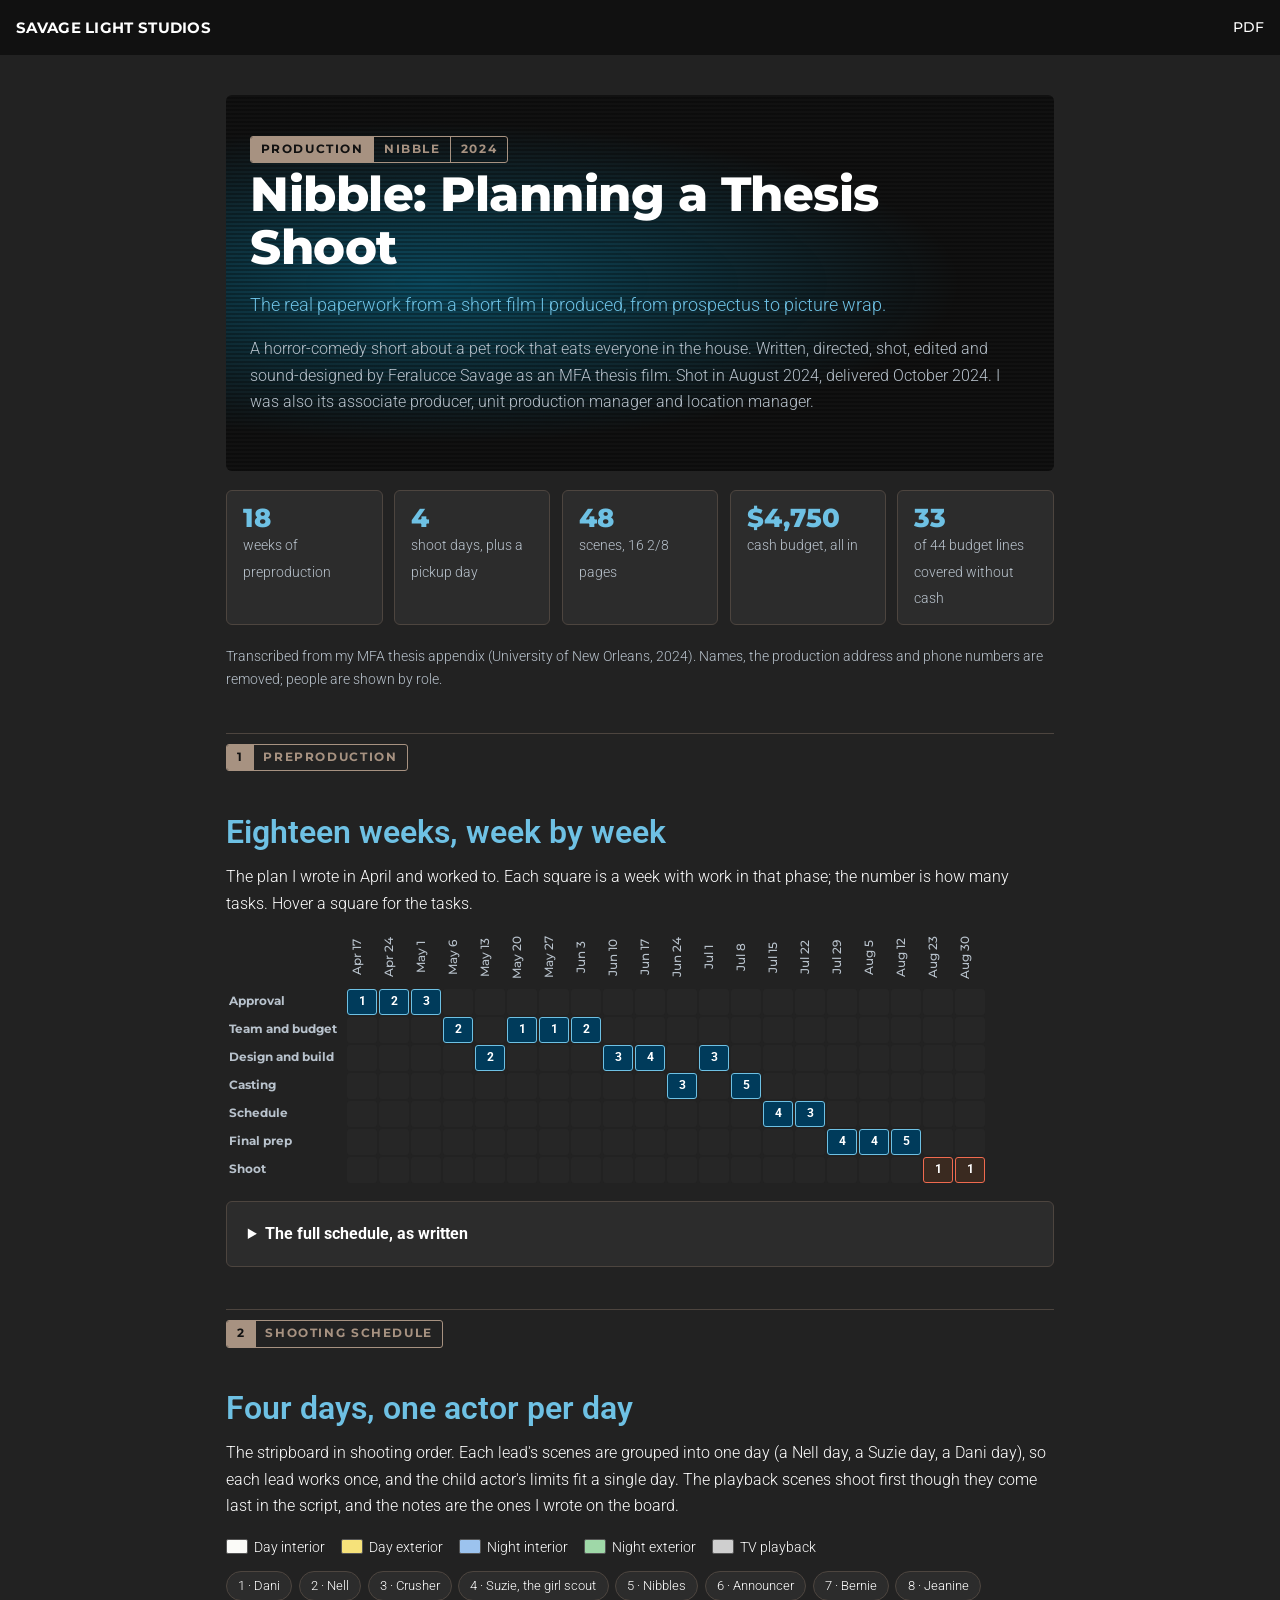
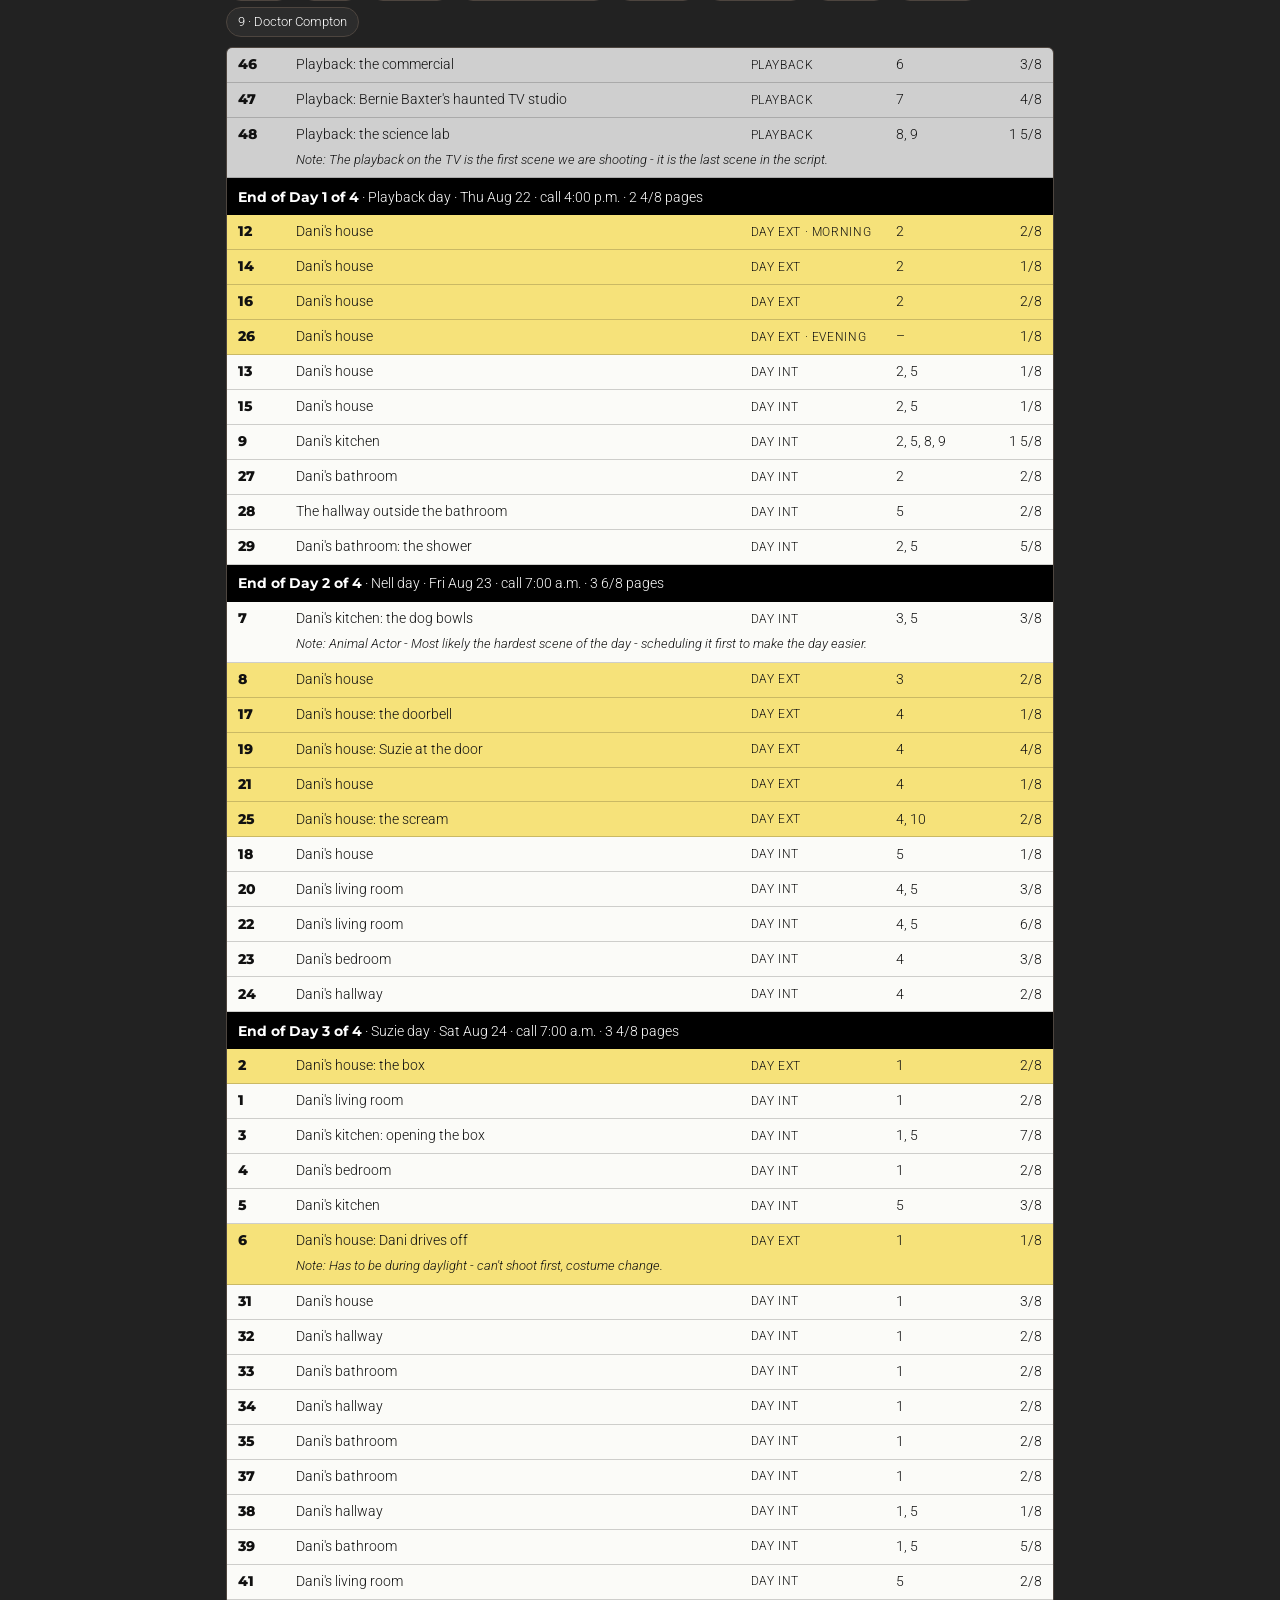
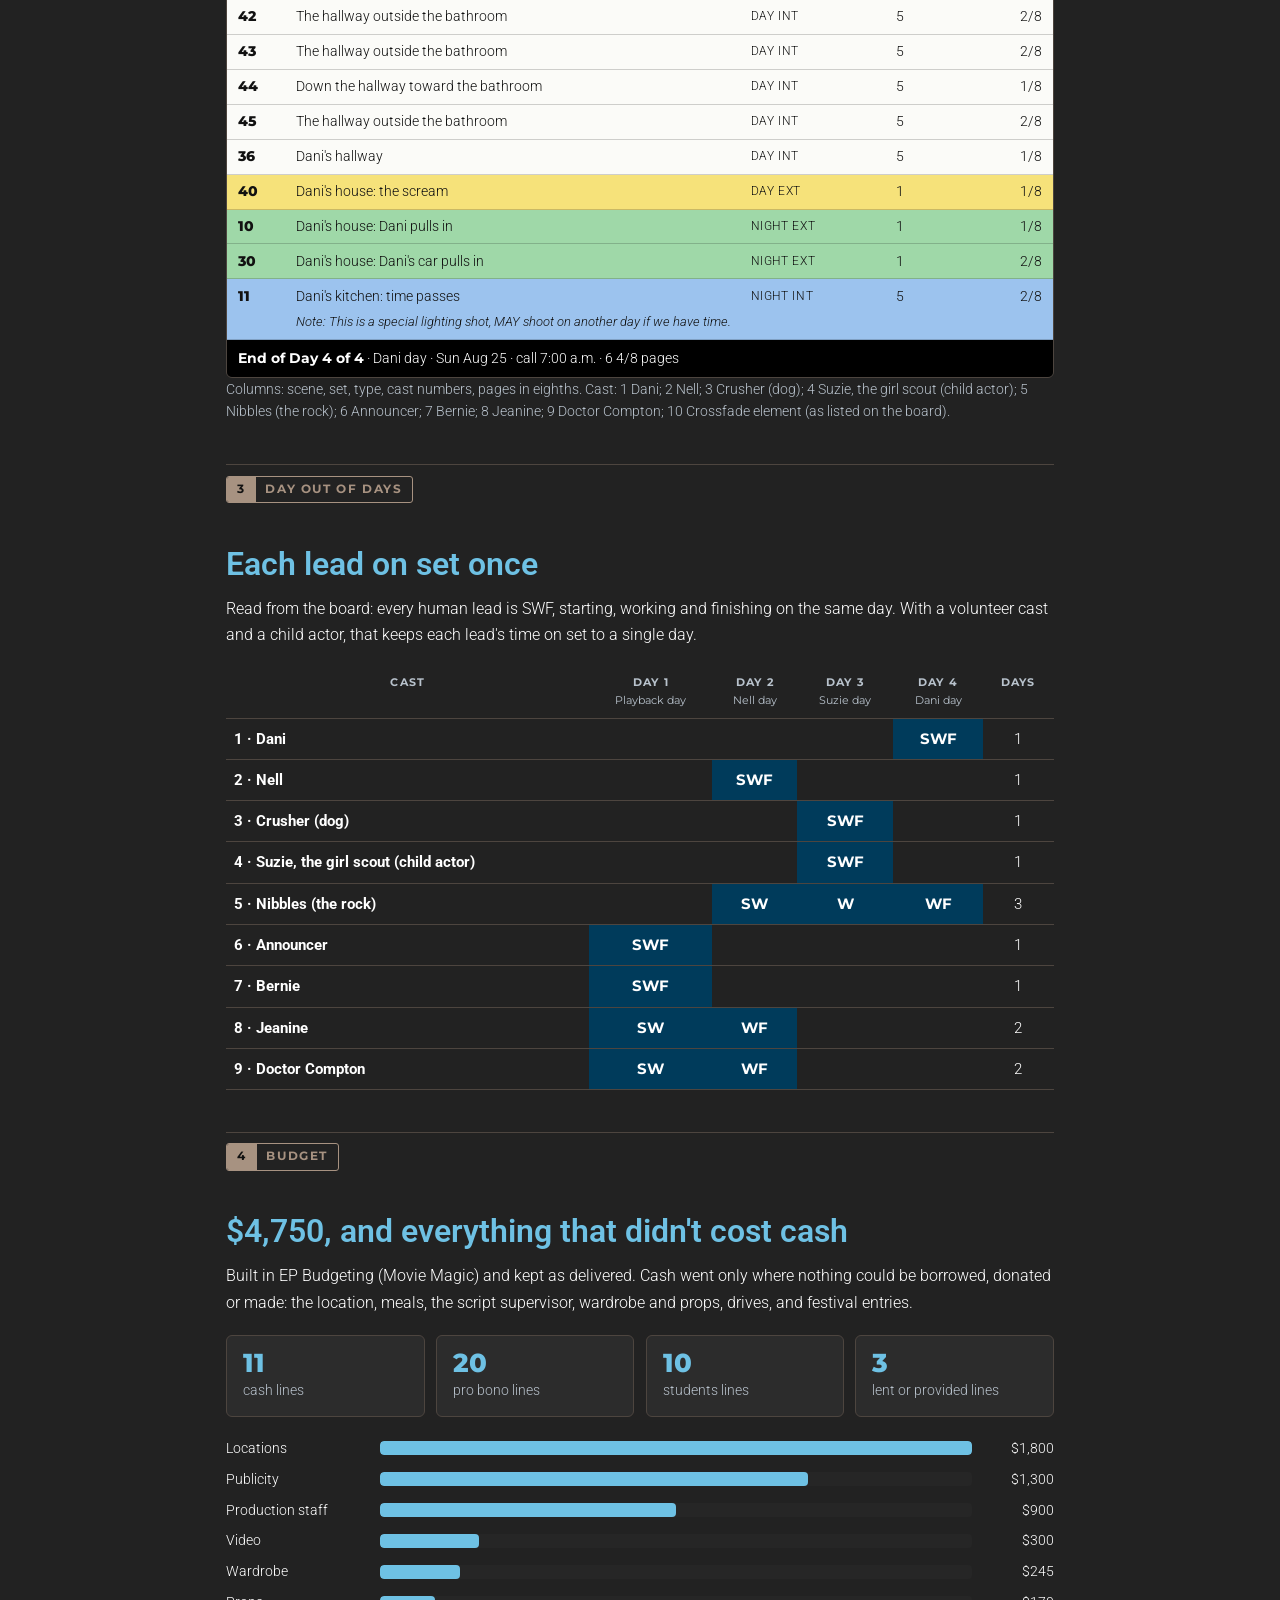
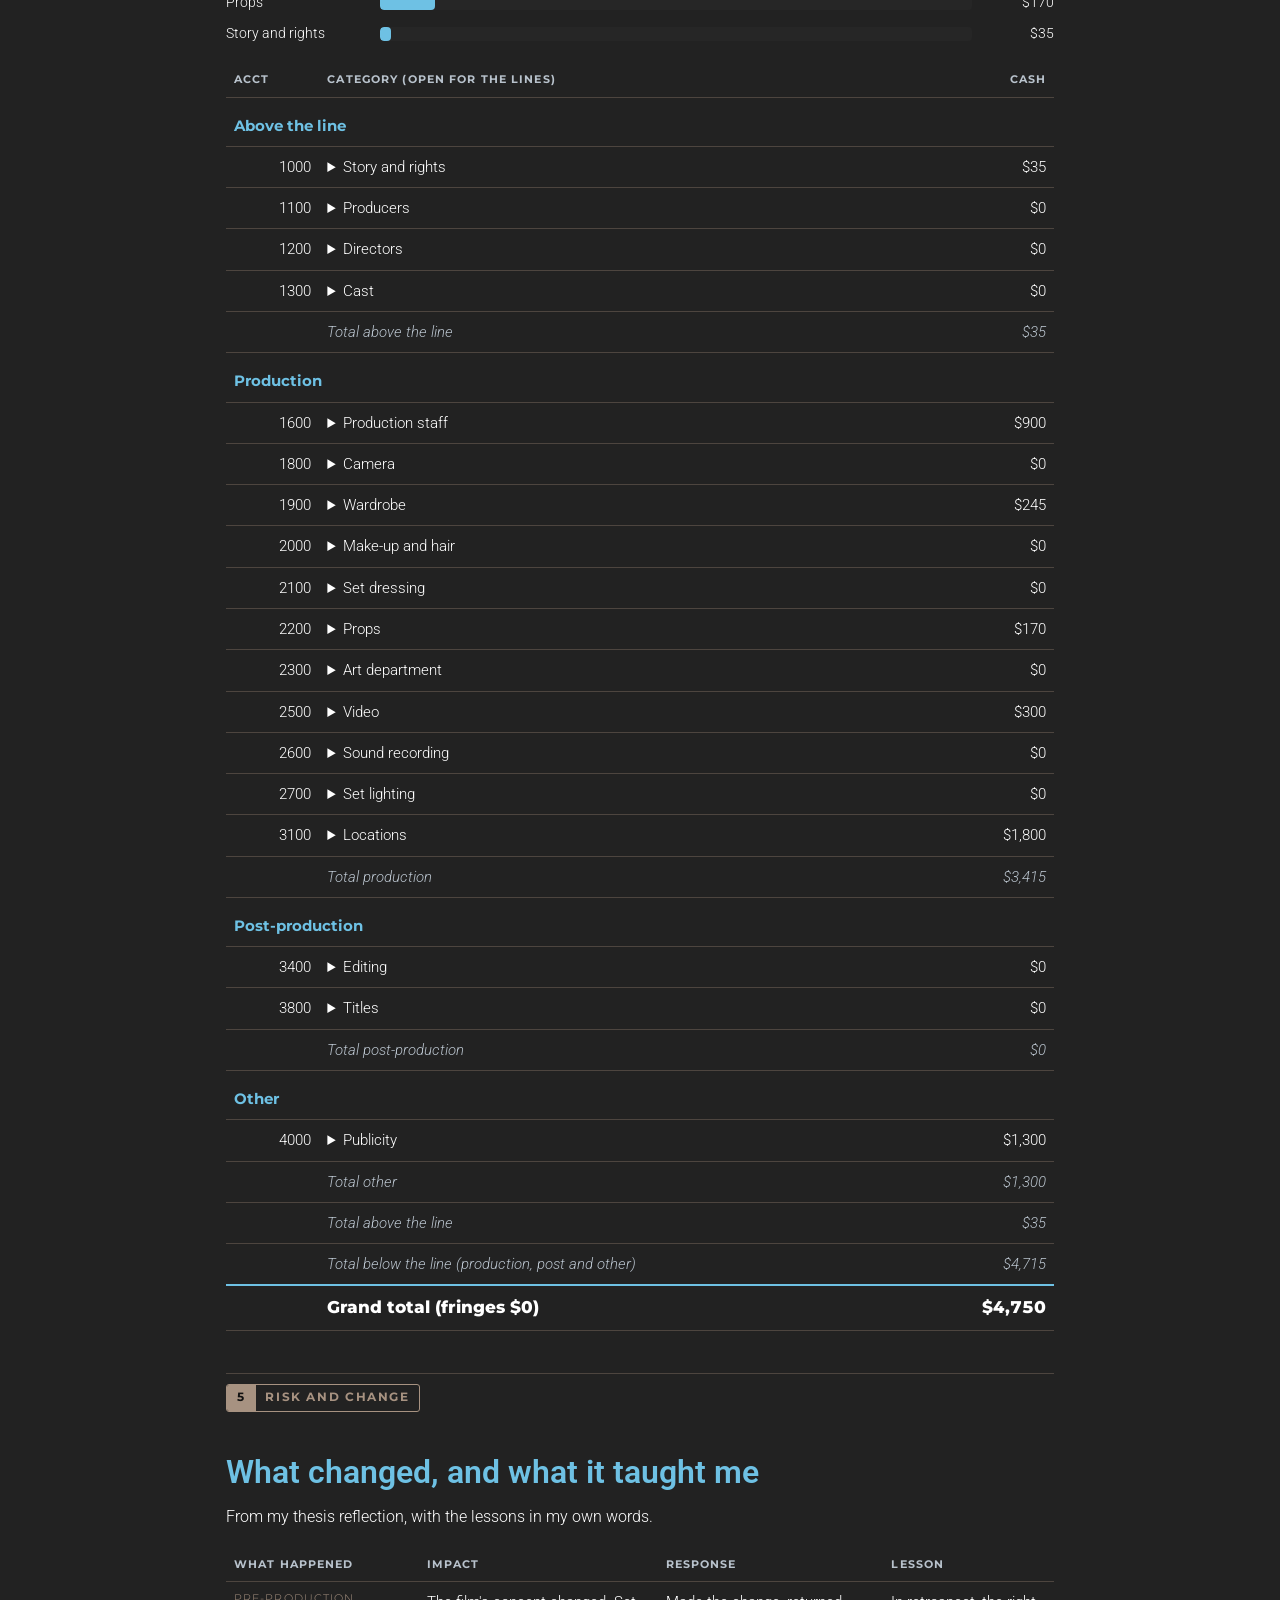
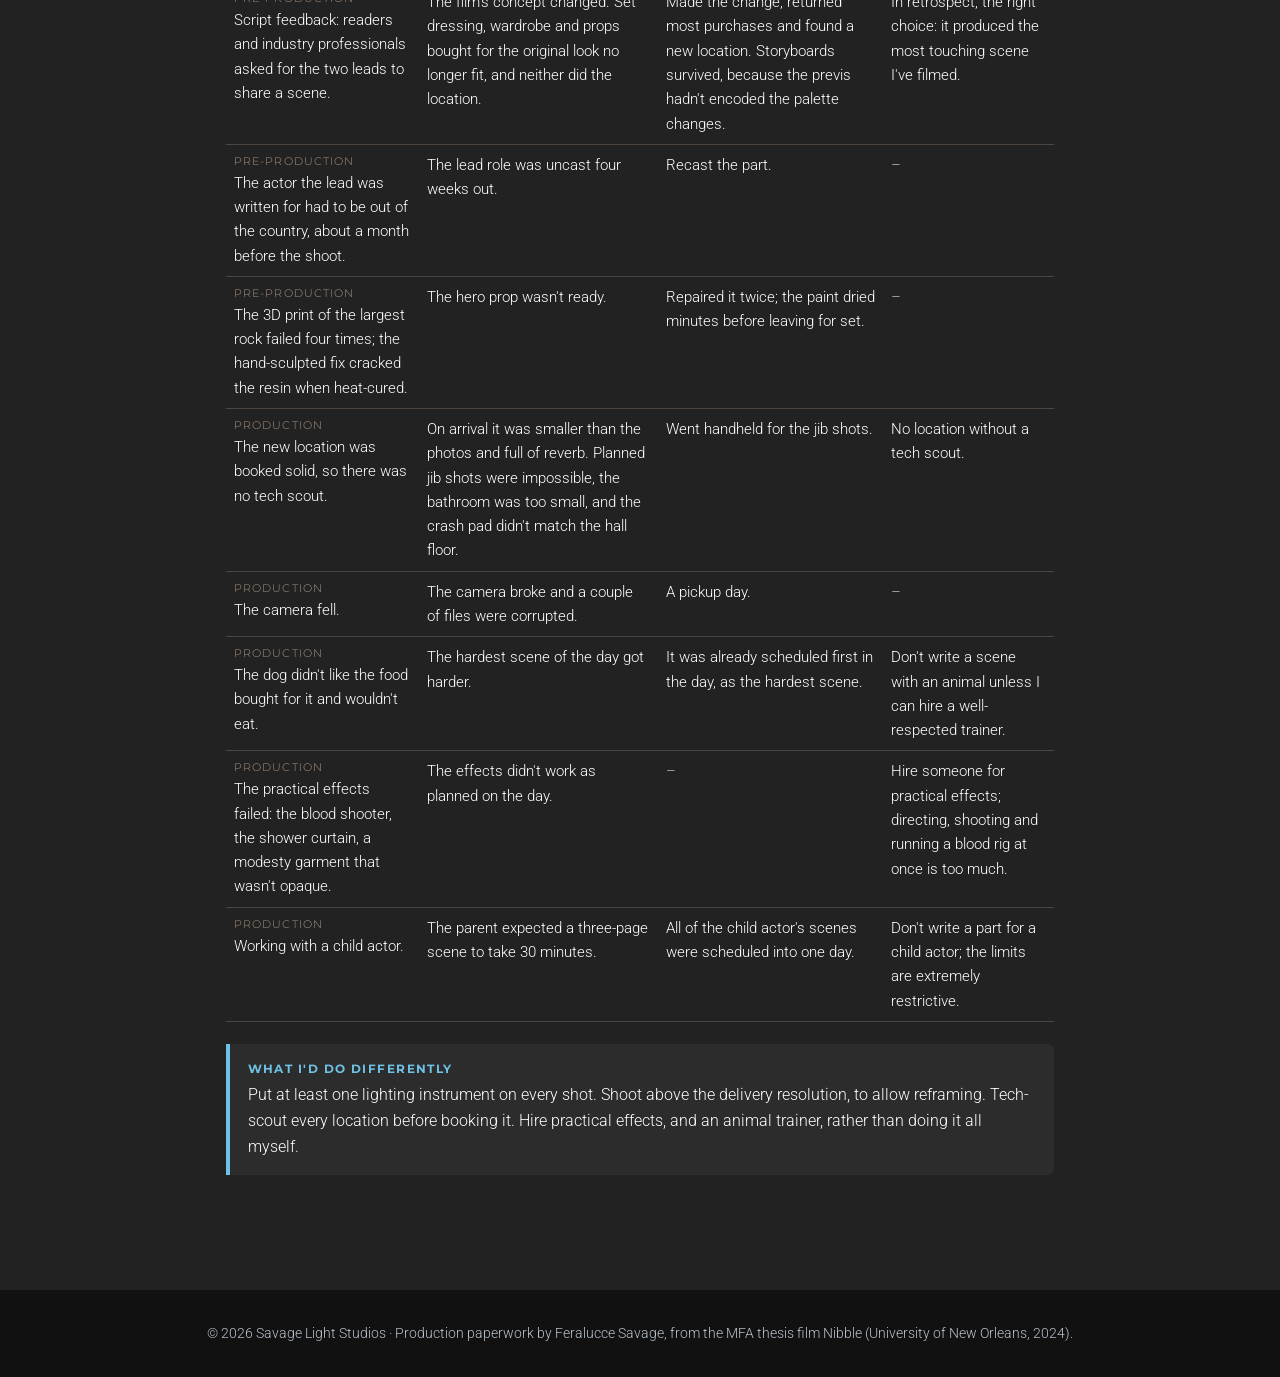
==== commit 2722b806: "Nibble: quote the stripboard notes verbatim Assisted-by: Claude (AI), data research and collation" ====
--- a/film/nibble/index.html
+++ b/film/nibble/index.html
@@ -127,7 +127,7 @@
     <p>The stripboard in shooting order. Each lead's scenes are grouped into one day (a Nell day, a Suzie day, a Dani day), so each lead works once, and the child actor's limits fit a single day. The playback scenes shoot first though they come last in the script, and the notes are the ones I wrote on the board.</p>
     <div class="legend"><span><i class="di"></i>Day interior</span><span><i class="de"></i>Day exterior</span><span><i class="ni"></i>Night interior</span><span><i class="ne"></i>Night exterior</span><span><i class="pb"></i>TV playback</span></div>
     <div class="chips noprint js-only" role="group" aria-label="Highlight a cast member"><button type='button' class='chip' data-c='1' aria-pressed='false'>1 · Dani</button><button type='button' class='chip' data-c='2' aria-pressed='false'>2 · Nell</button><button type='button' class='chip' data-c='3' aria-pressed='false'>3 · Crusher</button><button type='button' class='chip' data-c='4' aria-pressed='false'>4 · Suzie, the girl scout</button><button type='button' class='chip' data-c='5' aria-pressed='false'>5 · Nibbles</button><button type='button' class='chip' data-c='6' aria-pressed='false'>6 · Announcer</button><button type='button' class='chip' data-c='7' aria-pressed='false'>7 · Bernie</button><button type='button' class='chip' data-c='8' aria-pressed='false'>8 · Jeanine</button><button type='button' class='chip' data-c='9' aria-pressed='false'>9 · Doctor Compton</button></div>
-    <div class="board" id="boardstrips"><div class='strip pb c6'><span class='sc'>46</span><span class='set'>Playback: the commercial</span><span class='kd'>Playback</span><span class='cast'>6</span><span class='pg'>3/8</span></div><div class='strip pb c7'><span class='sc'>47</span><span class='set'>Playback: Bernie Baxter&#x27;s haunted TV studio</span><span class='kd'>Playback</span><span class='cast'>7</span><span class='pg'>4/8</span></div><div class='strip pb c8 c9'><span class='sc'>48</span><span class='set'>Playback: the science lab</span><span class='kd'>Playback</span><span class='cast'>8, 9</span><span class='pg'>1 5/8</span><span class='note'>Note: The playback on the TV is the first scene we shoot; it&#x27;s the last scene in the script.</span></div><div class='eod'><b>End of Day 1 of 4</b> · Playback day · Thu Aug 22 · call 4:00 p.m. · 2 4/8 pages</div><div class='strip de c2'><span class='sc'>12</span><span class='set'>Dani&#x27;s house</span><span class='kd'>Day ext · morning</span><span class='cast'>2</span><span class='pg'>2/8</span></div><div class='strip de c2'><span class='sc'>14</span><span class='set'>Dani&#x27;s house</span><span class='kd'>Day ext</span><span class='cast'>2</span><span class='pg'>1/8</span></div><div class='strip de c2'><span class='sc'>16</span><span class='set'>Dani&#x27;s house</span><span class='kd'>Day ext</span><span class='cast'>2</span><span class='pg'>2/8</span></div><div class='strip de '><span class='sc'>26</span><span class='set'>Dani&#x27;s house</span><span class='kd'>Day ext · evening</span><span class='cast'>–</span><span class='pg'>1/8</span></div><div class='strip di c2 c5'><span class='sc'>13</span><span class='set'>Dani&#x27;s house</span><span class='kd'>Day int</span><span class='cast'>2, 5</span><span class='pg'>1/8</span></div><div class='strip di c2 c5'><span class='sc'>15</span><span class='set'>Dani&#x27;s house</span><span class='kd'>Day int</span><span class='cast'>2, 5</span><span class='pg'>1/8</span></div><div class='strip di c2 c5 c8 c9'><span class='sc'>9</span><span class='set'>Dani&#x27;s kitchen</span><span class='kd'>Day int</span><span class='cast'>2, 5, 8, 9</span><span class='pg'>1 5/8</span></div><div class='strip di c2'><span class='sc'>27</span><span class='set'>Dani&#x27;s bathroom</span><span class='kd'>Day int</span><span class='cast'>2</span><span class='pg'>2/8</span></div><div class='strip di c5'><span class='sc'>28</span><span class='set'>The hallway outside the bathroom</span><span class='kd'>Day int</span><span class='cast'>5</span><span class='pg'>2/8</span></div><div class='strip di c2 c5'><span class='sc'>29</span><span class='set'>Dani&#x27;s bathroom: the shower</span><span class='kd'>Day int</span><span class='cast'>2, 5</span><span class='pg'>5/8</span></div><div class='eod'><b>End of Day 2 of 4</b> · Nell day · Fri Aug 23 · call 7:00 a.m. · 3 6/8 pages</div><div class='strip di c3 c5'><span class='sc'>7</span><span class='set'>Dani&#x27;s kitchen: the dog bowls</span><span class='kd'>Day int</span><span class='cast'>3, 5</span><span class='pg'>3/8</span><span class='note'>Note: Animal actor: most likely the hardest scene of the day, so it&#x27;s scheduled first to make the day easier.</span></div><div class='strip de c3'><span class='sc'>8</span><span class='set'>Dani&#x27;s house</span><span class='kd'>Day ext</span><span class='cast'>3</span><span class='pg'>2/8</span></div><div class='strip de c4'><span class='sc'>17</span><span class='set'>Dani&#x27;s house: the doorbell</span><span class='kd'>Day ext</span><span class='cast'>4</span><span class='pg'>1/8</span></div><div class='strip de c4'><span class='sc'>19</span><span class='set'>Dani&#x27;s house: Suzie at the door</span><span class='kd'>Day ext</span><span class='cast'>4</span><span class='pg'>4/8</span></div><div class='strip de c4'><span class='sc'>21</span><span class='set'>Dani&#x27;s house</span><span class='kd'>Day ext</span><span class='cast'>4</span><span class='pg'>1/8</span></div><div class='strip de c4 c10'><span class='sc'>25</span><span class='set'>Dani&#x27;s house: the scream</span><span class='kd'>Day ext</span><span class='cast'>4, 10</span><span class='pg'>2/8</span></div><div class='strip di c5'><span class='sc'>18</span><span class='set'>Dani&#x27;s house</span><span class='kd'>Day int</span><span class='cast'>5</span><span class='pg'>1/8</span></div><div class='strip di c4 c5'><span class='sc'>20</span><span class='set'>Dani&#x27;s living room</span><span class='kd'>Day int</span><span class='cast'>4, 5</span><span class='pg'>3/8</span></div><div class='strip di c4 c5'><span class='sc'>22</span><span class='set'>Dani&#x27;s living room</span><span class='kd'>Day int</span><span class='cast'>4, 5</span><span class='pg'>6/8</span></div><div class='strip di c4'><span class='sc'>23</span><span class='set'>Dani&#x27;s bedroom</span><span class='kd'>Day int</span><span class='cast'>4</span><span class='pg'>3/8</span></div><div class='strip di c4'><span class='sc'>24</span><span class='set'>Dani&#x27;s hallway</span><span class='kd'>Day int</span><span class='cast'>4</span><span class='pg'>2/8</span></div><div class='eod'><b>End of Day 3 of 4</b> · Suzie day · Sat Aug 24 · call 7:00 a.m. · 3 4/8 pages</div><div class='strip de c1'><span class='sc'>2</span><span class='set'>Dani&#x27;s house: the box</span><span class='kd'>Day ext</span><span class='cast'>1</span><span class='pg'>2/8</span></div><div class='strip di c1'><span class='sc'>1</span><span class='set'>Dani&#x27;s living room</span><span class='kd'>Day int</span><span class='cast'>1</span><span class='pg'>2/8</span></div><div class='strip di c1 c5'><span class='sc'>3</span><span class='set'>Dani&#x27;s kitchen: opening the box</span><span class='kd'>Day int</span><span class='cast'>1, 5</span><span class='pg'>7/8</span></div><div class='strip di c1'><span class='sc'>4</span><span class='set'>Dani&#x27;s bedroom</span><span class='kd'>Day int</span><span class='cast'>1</span><span class='pg'>2/8</span></div><div class='strip di c5'><span class='sc'>5</span><span class='set'>Dani&#x27;s kitchen</span><span class='kd'>Day int</span><span class='cast'>5</span><span class='pg'>3/8</span></div><div class='strip de c1'><span class='sc'>6</span><span class='set'>Dani&#x27;s house: Dani drives off</span><span class='kd'>Day ext</span><span class='cast'>1</span><span class='pg'>1/8</span><span class='note'>Note: Has to be in daylight; can&#x27;t shoot it first because of a costume change.</span></div><div class='strip di c1'><span class='sc'>31</span><span class='set'>Dani&#x27;s house</span><span class='kd'>Day int</span><span class='cast'>1</span><span class='pg'>3/8</span></div><div class='strip di c1'><span class='sc'>32</span><span class='set'>Dani&#x27;s hallway</span><span class='kd'>Day int</span><span class='cast'>1</span><span class='pg'>2/8</span></div><div class='strip di c1'><span class='sc'>33</span><span class='set'>Dani&#x27;s bathroom</span><span class='kd'>Day int</span><span class='cast'>1</span><span class='pg'>2/8</span></div><div class='strip di c1'><span class='sc'>34</span><span class='set'>Dani&#x27;s hallway</span><span class='kd'>Day int</span><span class='cast'>1</span><span class='pg'>2/8</span></div><div class='strip di c1'><span class='sc'>35</span><span class='set'>Dani&#x27;s bathroom</span><span class='kd'>Day int</span><span class='cast'>1</span><span class='pg'>2/8</span></div><div class='strip di c1'><span class='sc'>37</span><span class='set'>Dani&#x27;s bathroom</span><span class='kd'>Day int</span><span class='cast'>1</span><span class='pg'>2/8</span></div><div class='strip di c1 c5'><span class='sc'>38</span><span class='set'>Dani&#x27;s hallway</span><span class='kd'>Day int</span><span class='cast'>1, 5</span><span class='pg'>1/8</span></div><div class='strip di c1 c5'><span class='sc'>39</span><span class='set'>Dani&#x27;s bathroom</span><span class='kd'>Day int</span><span class='cast'>1, 5</span><span class='pg'>5/8</span></div><div class='strip di c5'><span class='sc'>41</span><span class='set'>Dani&#x27;s living room</span><span class='kd'>Day int</span><span class='cast'>5</span><span class='pg'>2/8</span></div><div class='strip di c5'><span class='sc'>42</span><span class='set'>The hallway outside the bathroom</span><span class='kd'>Day int</span><span class='cast'>5</span><span class='pg'>2/8</span></div><div class='strip di c5'><span class='sc'>43</span><span class='set'>The hallway outside the bathroom</span><span class='kd'>Day int</span><span class='cast'>5</span><span class='pg'>2/8</span></div><div class='strip di c5'><span class='sc'>44</span><span class='set'>Down the hallway toward the bathroom</span><span class='kd'>Day int</span><span class='cast'>5</span><span class='pg'>1/8</span></div><div class='strip di c5'><span class='sc'>45</span><span class='set'>The hallway outside the bathroom</span><span class='kd'>Day int</span><span class='cast'>5</span><span class='pg'>2/8</span></div><div class='strip di c5'><span class='sc'>36</span><span class='set'>Dani&#x27;s hallway</span><span class='kd'>Day int</span><span class='cast'>5</span><span class='pg'>1/8</span></div><div class='strip de c1'><span class='sc'>40</span><span class='set'>Dani&#x27;s house: the scream</span><span class='kd'>Day ext</span><span class='cast'>1</span><span class='pg'>1/8</span></div><div class='strip ne c1'><span class='sc'>10</span><span class='set'>Dani&#x27;s house: Dani pulls in</span><span class='kd'>Night ext</span><span class='cast'>1</span><span class='pg'>1/8</span></div><div class='strip ne c1'><span class='sc'>30</span><span class='set'>Dani&#x27;s house: Dani&#x27;s car pulls in</span><span class='kd'>Night ext</span><span class='cast'>1</span><span class='pg'>2/8</span></div><div class='strip ni c5'><span class='sc'>11</span><span class='set'>Dani&#x27;s kitchen: time passes</span><span class='kd'>Night int</span><span class='cast'>5</span><span class='pg'>2/8</span><span class='note'>Note: A special lighting shot; may shoot on another day if we have time.</span></div><div class='eod'><b>End of Day 4 of 4</b> · Dani day · Sun Aug 25 · call 7:00 a.m. · 6 4/8 pages</div></div>
+    <div class="board" id="boardstrips"><div class='strip pb c6'><span class='sc'>46</span><span class='set'>Playback: the commercial</span><span class='kd'>Playback</span><span class='cast'>6</span><span class='pg'>3/8</span></div><div class='strip pb c7'><span class='sc'>47</span><span class='set'>Playback: Bernie Baxter&#x27;s haunted TV studio</span><span class='kd'>Playback</span><span class='cast'>7</span><span class='pg'>4/8</span></div><div class='strip pb c8 c9'><span class='sc'>48</span><span class='set'>Playback: the science lab</span><span class='kd'>Playback</span><span class='cast'>8, 9</span><span class='pg'>1 5/8</span><span class='note'>Note: The playback on the TV is the first scene we are shooting - it is the last scene in the script.</span></div><div class='eod'><b>End of Day 1 of 4</b> · Playback day · Thu Aug 22 · call 4:00 p.m. · 2 4/8 pages</div><div class='strip de c2'><span class='sc'>12</span><span class='set'>Dani&#x27;s house</span><span class='kd'>Day ext · morning</span><span class='cast'>2</span><span class='pg'>2/8</span></div><div class='strip de c2'><span class='sc'>14</span><span class='set'>Dani&#x27;s house</span><span class='kd'>Day ext</span><span class='cast'>2</span><span class='pg'>1/8</span></div><div class='strip de c2'><span class='sc'>16</span><span class='set'>Dani&#x27;s house</span><span class='kd'>Day ext</span><span class='cast'>2</span><span class='pg'>2/8</span></div><div class='strip de '><span class='sc'>26</span><span class='set'>Dani&#x27;s house</span><span class='kd'>Day ext · evening</span><span class='cast'>–</span><span class='pg'>1/8</span></div><div class='strip di c2 c5'><span class='sc'>13</span><span class='set'>Dani&#x27;s house</span><span class='kd'>Day int</span><span class='cast'>2, 5</span><span class='pg'>1/8</span></div><div class='strip di c2 c5'><span class='sc'>15</span><span class='set'>Dani&#x27;s house</span><span class='kd'>Day int</span><span class='cast'>2, 5</span><span class='pg'>1/8</span></div><div class='strip di c2 c5 c8 c9'><span class='sc'>9</span><span class='set'>Dani&#x27;s kitchen</span><span class='kd'>Day int</span><span class='cast'>2, 5, 8, 9</span><span class='pg'>1 5/8</span></div><div class='strip di c2'><span class='sc'>27</span><span class='set'>Dani&#x27;s bathroom</span><span class='kd'>Day int</span><span class='cast'>2</span><span class='pg'>2/8</span></div><div class='strip di c5'><span class='sc'>28</span><span class='set'>The hallway outside the bathroom</span><span class='kd'>Day int</span><span class='cast'>5</span><span class='pg'>2/8</span></div><div class='strip di c2 c5'><span class='sc'>29</span><span class='set'>Dani&#x27;s bathroom: the shower</span><span class='kd'>Day int</span><span class='cast'>2, 5</span><span class='pg'>5/8</span></div><div class='eod'><b>End of Day 2 of 4</b> · Nell day · Fri Aug 23 · call 7:00 a.m. · 3 6/8 pages</div><div class='strip di c3 c5'><span class='sc'>7</span><span class='set'>Dani&#x27;s kitchen: the dog bowls</span><span class='kd'>Day int</span><span class='cast'>3, 5</span><span class='pg'>3/8</span><span class='note'>Note: Animal Actor - Most likely the hardest scene of the day - scheduling it first to make the day easier.</span></div><div class='strip de c3'><span class='sc'>8</span><span class='set'>Dani&#x27;s house</span><span class='kd'>Day ext</span><span class='cast'>3</span><span class='pg'>2/8</span></div><div class='strip de c4'><span class='sc'>17</span><span class='set'>Dani&#x27;s house: the doorbell</span><span class='kd'>Day ext</span><span class='cast'>4</span><span class='pg'>1/8</span></div><div class='strip de c4'><span class='sc'>19</span><span class='set'>Dani&#x27;s house: Suzie at the door</span><span class='kd'>Day ext</span><span class='cast'>4</span><span class='pg'>4/8</span></div><div class='strip de c4'><span class='sc'>21</span><span class='set'>Dani&#x27;s house</span><span class='kd'>Day ext</span><span class='cast'>4</span><span class='pg'>1/8</span></div><div class='strip de c4 c10'><span class='sc'>25</span><span class='set'>Dani&#x27;s house: the scream</span><span class='kd'>Day ext</span><span class='cast'>4, 10</span><span class='pg'>2/8</span></div><div class='strip di c5'><span class='sc'>18</span><span class='set'>Dani&#x27;s house</span><span class='kd'>Day int</span><span class='cast'>5</span><span class='pg'>1/8</span></div><div class='strip di c4 c5'><span class='sc'>20</span><span class='set'>Dani&#x27;s living room</span><span class='kd'>Day int</span><span class='cast'>4, 5</span><span class='pg'>3/8</span></div><div class='strip di c4 c5'><span class='sc'>22</span><span class='set'>Dani&#x27;s living room</span><span class='kd'>Day int</span><span class='cast'>4, 5</span><span class='pg'>6/8</span></div><div class='strip di c4'><span class='sc'>23</span><span class='set'>Dani&#x27;s bedroom</span><span class='kd'>Day int</span><span class='cast'>4</span><span class='pg'>3/8</span></div><div class='strip di c4'><span class='sc'>24</span><span class='set'>Dani&#x27;s hallway</span><span class='kd'>Day int</span><span class='cast'>4</span><span class='pg'>2/8</span></div><div class='eod'><b>End of Day 3 of 4</b> · Suzie day · Sat Aug 24 · call 7:00 a.m. · 3 4/8 pages</div><div class='strip de c1'><span class='sc'>2</span><span class='set'>Dani&#x27;s house: the box</span><span class='kd'>Day ext</span><span class='cast'>1</span><span class='pg'>2/8</span></div><div class='strip di c1'><span class='sc'>1</span><span class='set'>Dani&#x27;s living room</span><span class='kd'>Day int</span><span class='cast'>1</span><span class='pg'>2/8</span></div><div class='strip di c1 c5'><span class='sc'>3</span><span class='set'>Dani&#x27;s kitchen: opening the box</span><span class='kd'>Day int</span><span class='cast'>1, 5</span><span class='pg'>7/8</span></div><div class='strip di c1'><span class='sc'>4</span><span class='set'>Dani&#x27;s bedroom</span><span class='kd'>Day int</span><span class='cast'>1</span><span class='pg'>2/8</span></div><div class='strip di c5'><span class='sc'>5</span><span class='set'>Dani&#x27;s kitchen</span><span class='kd'>Day int</span><span class='cast'>5</span><span class='pg'>3/8</span></div><div class='strip de c1'><span class='sc'>6</span><span class='set'>Dani&#x27;s house: Dani drives off</span><span class='kd'>Day ext</span><span class='cast'>1</span><span class='pg'>1/8</span><span class='note'>Note: Has to be during daylight - can&#x27;t shoot first, costume change.</span></div><div class='strip di c1'><span class='sc'>31</span><span class='set'>Dani&#x27;s house</span><span class='kd'>Day int</span><span class='cast'>1</span><span class='pg'>3/8</span></div><div class='strip di c1'><span class='sc'>32</span><span class='set'>Dani&#x27;s hallway</span><span class='kd'>Day int</span><span class='cast'>1</span><span class='pg'>2/8</span></div><div class='strip di c1'><span class='sc'>33</span><span class='set'>Dani&#x27;s bathroom</span><span class='kd'>Day int</span><span class='cast'>1</span><span class='pg'>2/8</span></div><div class='strip di c1'><span class='sc'>34</span><span class='set'>Dani&#x27;s hallway</span><span class='kd'>Day int</span><span class='cast'>1</span><span class='pg'>2/8</span></div><div class='strip di c1'><span class='sc'>35</span><span class='set'>Dani&#x27;s bathroom</span><span class='kd'>Day int</span><span class='cast'>1</span><span class='pg'>2/8</span></div><div class='strip di c1'><span class='sc'>37</span><span class='set'>Dani&#x27;s bathroom</span><span class='kd'>Day int</span><span class='cast'>1</span><span class='pg'>2/8</span></div><div class='strip di c1 c5'><span class='sc'>38</span><span class='set'>Dani&#x27;s hallway</span><span class='kd'>Day int</span><span class='cast'>1, 5</span><span class='pg'>1/8</span></div><div class='strip di c1 c5'><span class='sc'>39</span><span class='set'>Dani&#x27;s bathroom</span><span class='kd'>Day int</span><span class='cast'>1, 5</span><span class='pg'>5/8</span></div><div class='strip di c5'><span class='sc'>41</span><span class='set'>Dani&#x27;s living room</span><span class='kd'>Day int</span><span class='cast'>5</span><span class='pg'>2/8</span></div><div class='strip di c5'><span class='sc'>42</span><span class='set'>The hallway outside the bathroom</span><span class='kd'>Day int</span><span class='cast'>5</span><span class='pg'>2/8</span></div><div class='strip di c5'><span class='sc'>43</span><span class='set'>The hallway outside the bathroom</span><span class='kd'>Day int</span><span class='cast'>5</span><span class='pg'>2/8</span></div><div class='strip di c5'><span class='sc'>44</span><span class='set'>Down the hallway toward the bathroom</span><span class='kd'>Day int</span><span class='cast'>5</span><span class='pg'>1/8</span></div><div class='strip di c5'><span class='sc'>45</span><span class='set'>The hallway outside the bathroom</span><span class='kd'>Day int</span><span class='cast'>5</span><span class='pg'>2/8</span></div><div class='strip di c5'><span class='sc'>36</span><span class='set'>Dani&#x27;s hallway</span><span class='kd'>Day int</span><span class='cast'>5</span><span class='pg'>1/8</span></div><div class='strip de c1'><span class='sc'>40</span><span class='set'>Dani&#x27;s house: the scream</span><span class='kd'>Day ext</span><span class='cast'>1</span><span class='pg'>1/8</span></div><div class='strip ne c1'><span class='sc'>10</span><span class='set'>Dani&#x27;s house: Dani pulls in</span><span class='kd'>Night ext</span><span class='cast'>1</span><span class='pg'>1/8</span></div><div class='strip ne c1'><span class='sc'>30</span><span class='set'>Dani&#x27;s house: Dani&#x27;s car pulls in</span><span class='kd'>Night ext</span><span class='cast'>1</span><span class='pg'>2/8</span></div><div class='strip ni c5'><span class='sc'>11</span><span class='set'>Dani&#x27;s kitchen: time passes</span><span class='kd'>Night int</span><span class='cast'>5</span><span class='pg'>2/8</span><span class='note'>Note: This is a special lighting shot, MAY shoot on another day if we have time.</span></div><div class='eod'><b>End of Day 4 of 4</b> · Dani day · Sun Aug 25 · call 7:00 a.m. · 6 4/8 pages</div></div>
     <p class="dim" style="font-size:0.85rem">Columns: scene, set, type, cast numbers, pages in eighths. Cast: 1 Dani; 2 Nell; 3 Crusher (dog); 4 Suzie, the girl scout (child actor); 5 Nibbles (the rock); 6 Announcer; 7 Bernie; 8 Jeanine; 9 Doctor Compton; 10 Crossfade element (as listed on the board).</p>
   </section>
 
